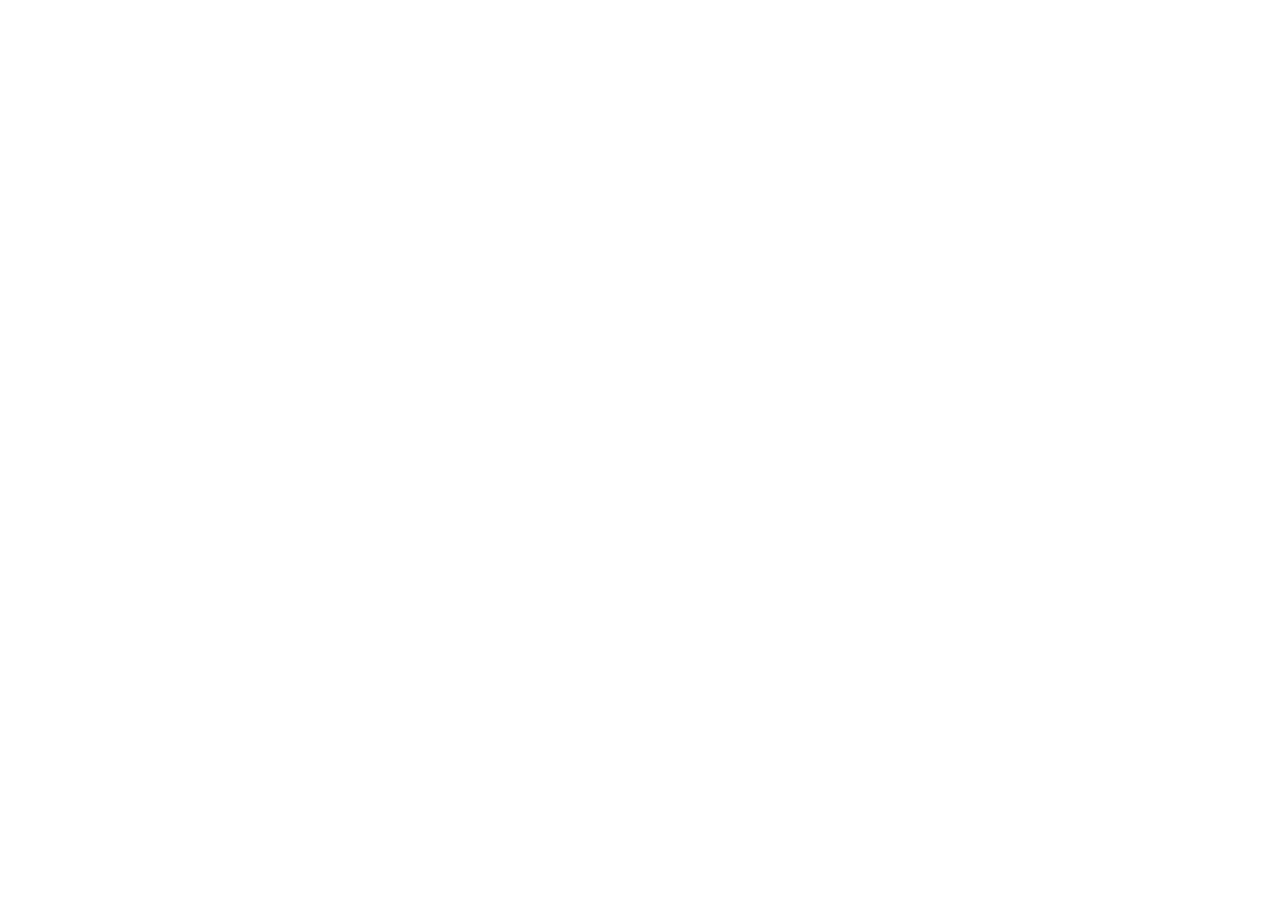
==== BATMAN PROJECT/index.html @ fc27b996 "Add files via upload" ====
<!DOCTYPE html>
<html lang="fr">
<head>
    <meta charset="UTF-8">
    <meta http-equiv="X-UA-Compatible" content="IE=edge">
    <meta name="viewport" content="width=device-width, initial-scale=1.0">
    <title>Batman t4SU | </title>
</head>
<body>
    
</body>
</html>
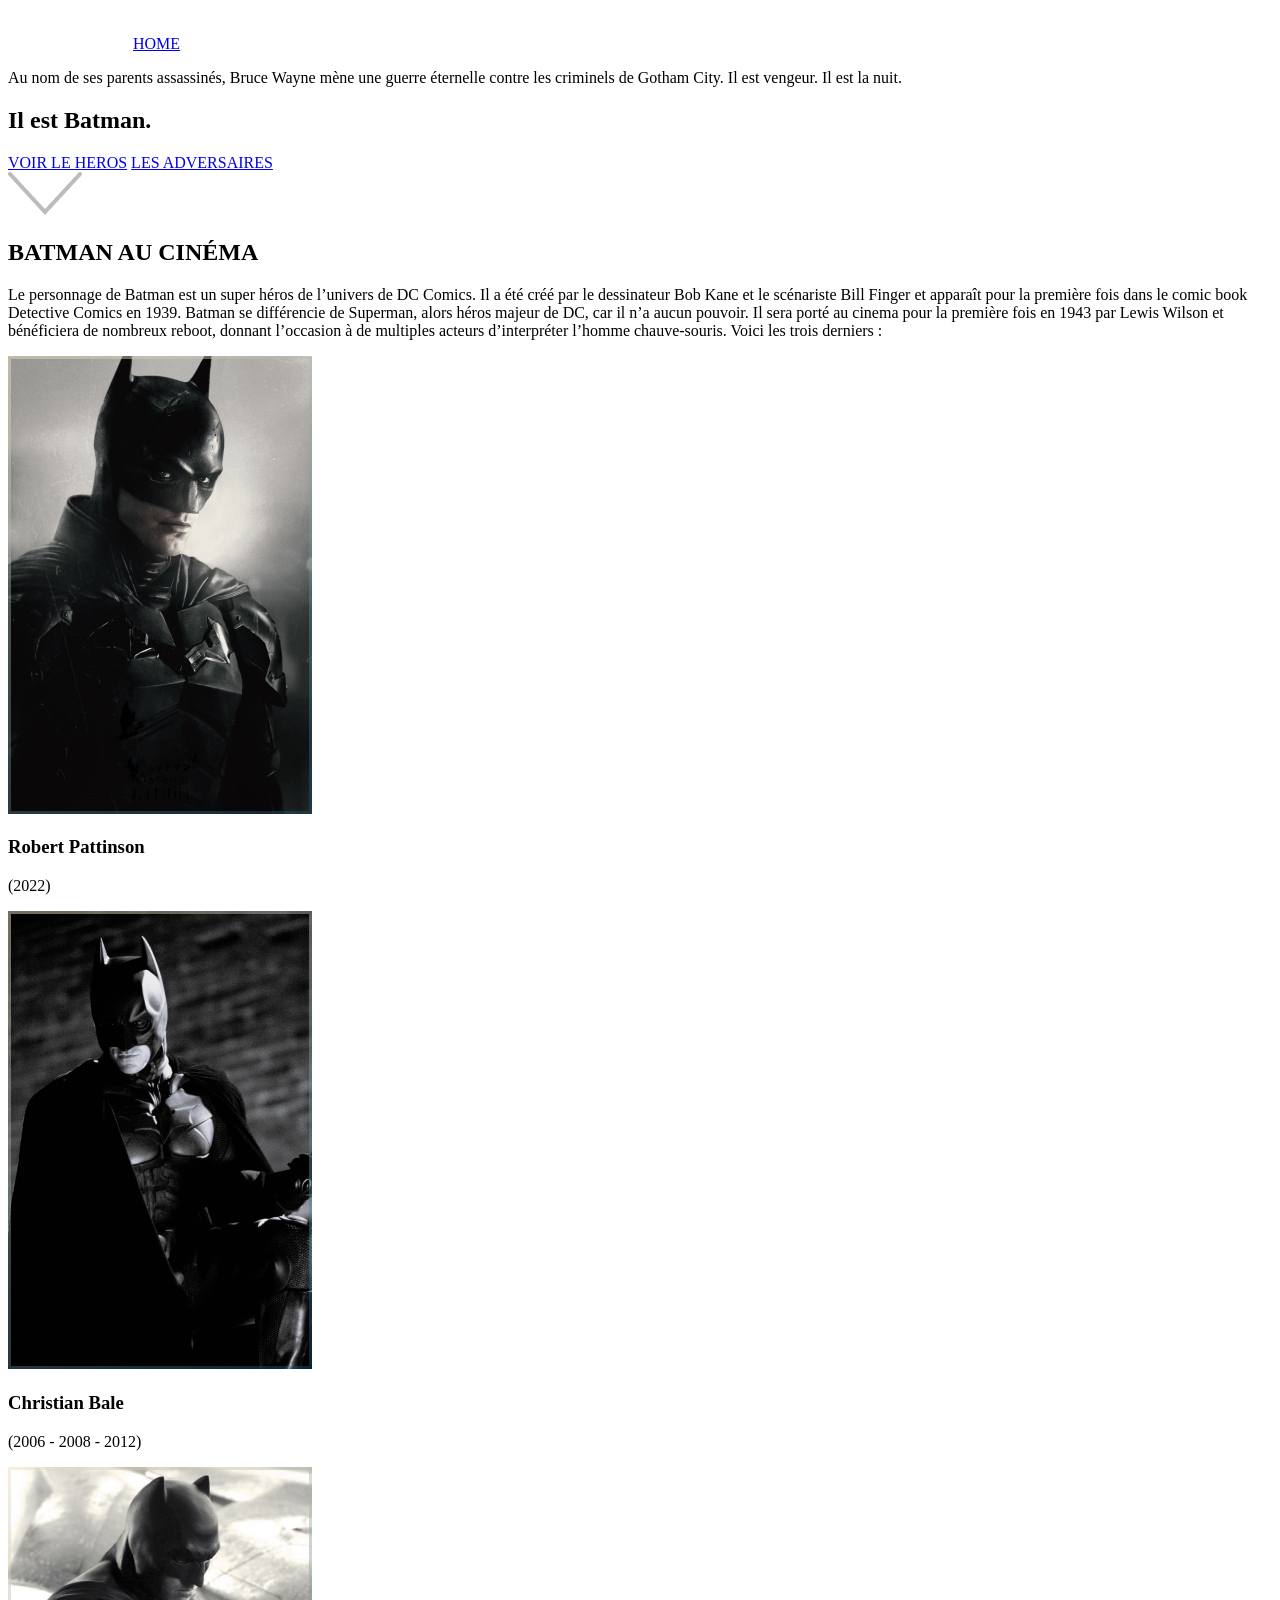
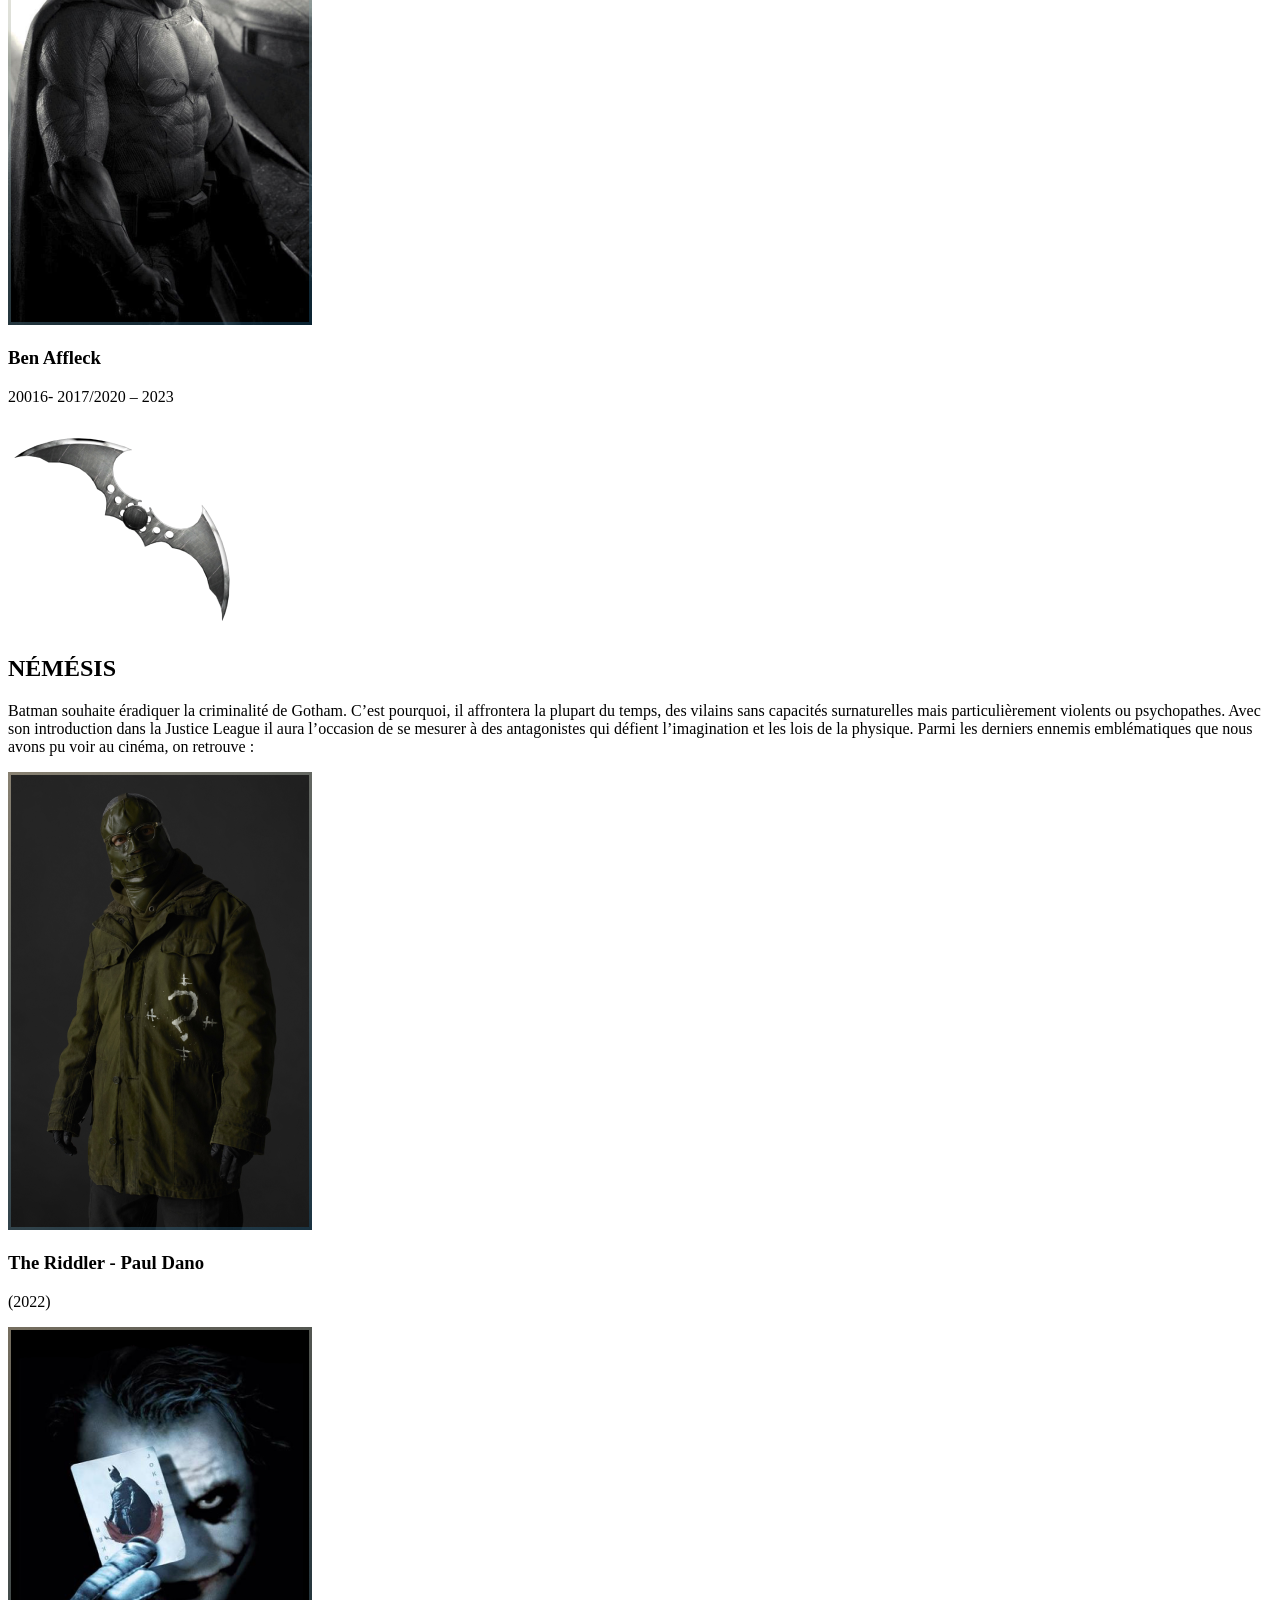
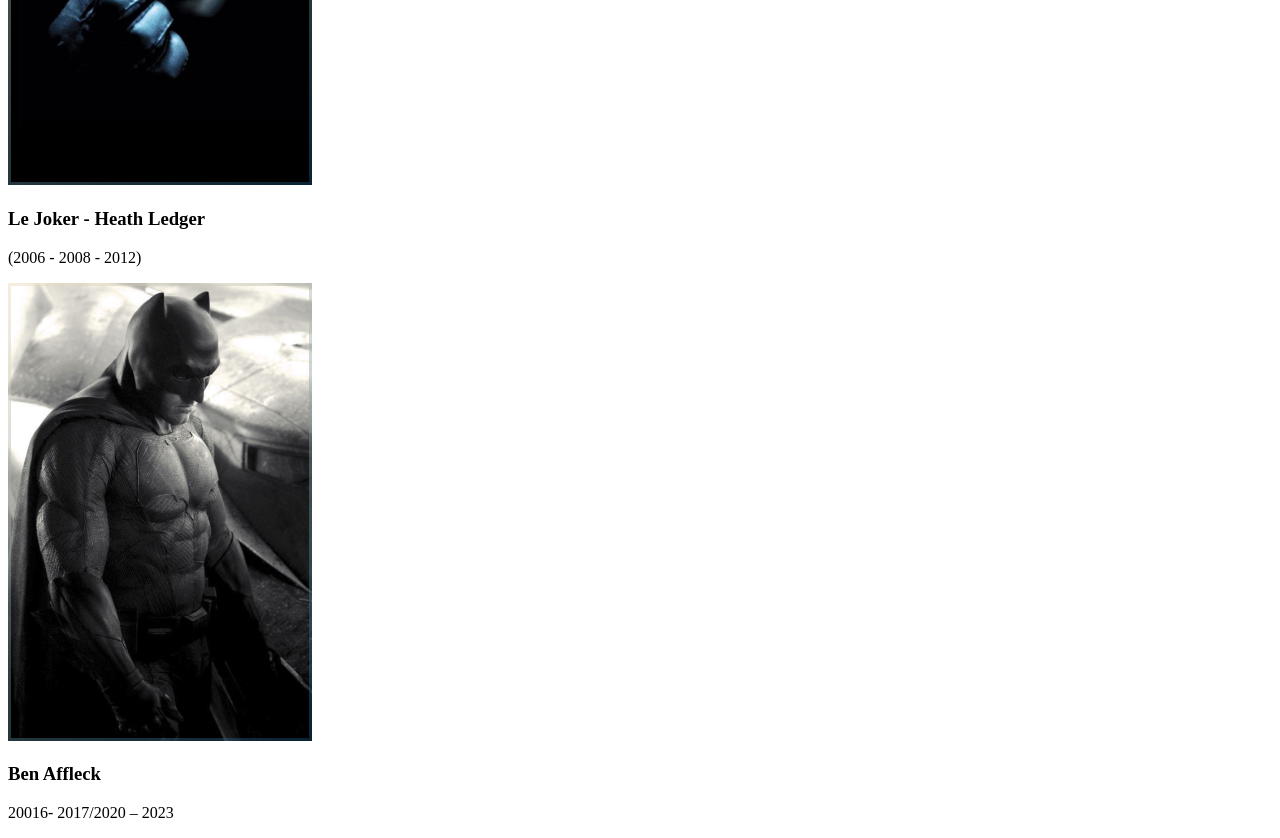
==== commit bc1ae01c: "Update index.html" ====
--- a/BATMAN PROJECT/index.html
+++ b/BATMAN PROJECT/index.html
@@ -5,8 +5,102 @@
     <meta http-equiv="X-UA-Compatible" content="IE=edge">
     <meta name="viewport" content="width=device-width, initial-scale=1.0">
     <title>Batman t4SU | </title>
+    <link rel="stylesheet" href="styles/style.css">
 </head>
 <body>
-    
+    <header>
+       <nav>
+            <a href="index.html"><img src="assets/Logos/logohome.png" alt="Logo Batman"></a>
+            <a href="index.html">HOME</a>
+       </nav> 
+    </header>
+
+    <main>
+        <section>
+            <p>
+                Au nom de ses parents assassinés, Bruce Wayne mène une guerre éternelle contre les criminels de Gotham City. Il est vengeur. Il est la nuit. 
+            </p>
+
+                <h2>Il est Batman.</h2>
+
+            <div>
+                <a href="#">VOIR LE HEROS</a>
+                <a href="#">LES ADVERSAIRES</a>
+            </div>
+
+            <img src="assets/Logos/flèche_down_header.png" alt="flèche">
+        </section>
+
+        <section>
+            <div>
+                <h1>BATMAN AU CINÉMA</h1>
+            
+                <p>
+                    Le personnage de Batman est un super héros de l’univers de DC Comics. Il a été créé par le dessinateur Bob Kane et le scénariste Bill Finger et apparaît pour la première fois dans le comic book Detective Comics en 1939. Batman se différencie de Superman, alors héros majeur de DC, car il n’a aucun pouvoir. Il sera porté au cinema pour la première fois en 1943 par Lewis Wilson et bénéficiera de nombreux reboot, donnant l’occasion à de multiples acteurs d’interpréter l’homme chauve-souris. Voici les trois derniers :
+                </p>
+
+                <div>
+                    <img src="assets/Illustrations/Bathome2.png" alt="Robert Pattinson">
+                    <div>
+                        <h3>Robert Pattinson </h3>
+                        <p>(2022)</p>
+                    </div>
+                </div>
+
+                <div>
+                    <img src="assets/Illustrations/Bathome3.png" alt="Christian Bale">
+                    <div>
+                        <h3>Christian Bale</h3>
+                        <p>(2006 - 2008 - 2012)</p>
+                    </div>
+                </div>
+
+                <div>
+                    <img src="assets/Illustrations/Bathome4.png" alt="Ben Affleck">
+                    <div>
+                        <h3>Ben Affleck</h3>
+                        <p>20016- 2017/2020 – 2023</p>
+                    </div>
+                </div>
+
+            </div>
+        </section>
+
+        <section>
+            <div>
+                <img src="assets/Illustrations/Bathome13.png" alt="logo Bathome13">
+                <h1>NÉMÉSIS</h1>
+            
+                <p>
+                Batman souhaite éradiquer la criminalité de Gotham. C’est pourquoi, il affrontera la plupart du temps, des vilains sans capacités surnaturelles mais particulièrement violents ou psychopathes. Avec son introduction dans la Justice League il aura l’occasion de se mesurer à des antagonistes qui défient l’imagination et les lois de la physique. Parmi les derniers ennemis emblématiques que nous avons pu voir au cinéma, on retrouve :
+                </p>
+
+                <div>
+                    <img src="assets/Illustrations/Bathome5.png" alt="The Riddler">
+                    <div>
+                        <h3>The Riddler - Paul Dano</h3>
+                        <p>(2022)</p>
+                    </div>
+                </div>
+
+                <div>
+                    <img src="assets/Illustrations/Bathome6.png" alt="Le Joker">
+                    <div>
+                        <h3>Le Joker - Heath Ledger </h3>
+                        <p>(2006 - 2008 - 2012)</p>
+                    </div>
+                </div>
+
+                <div>
+                    <img src="assets/Illustrations/Bathome4.png" alt="Ben Affleck">
+                    <div>
+                        <h3>Ben Affleck</h3>
+                        <p>20016- 2017/2020 – 2023</p>
+                    </div>
+                </div>
+
+            </div>
+        </section>
+    </main>
 </body>
-</html>+</html>
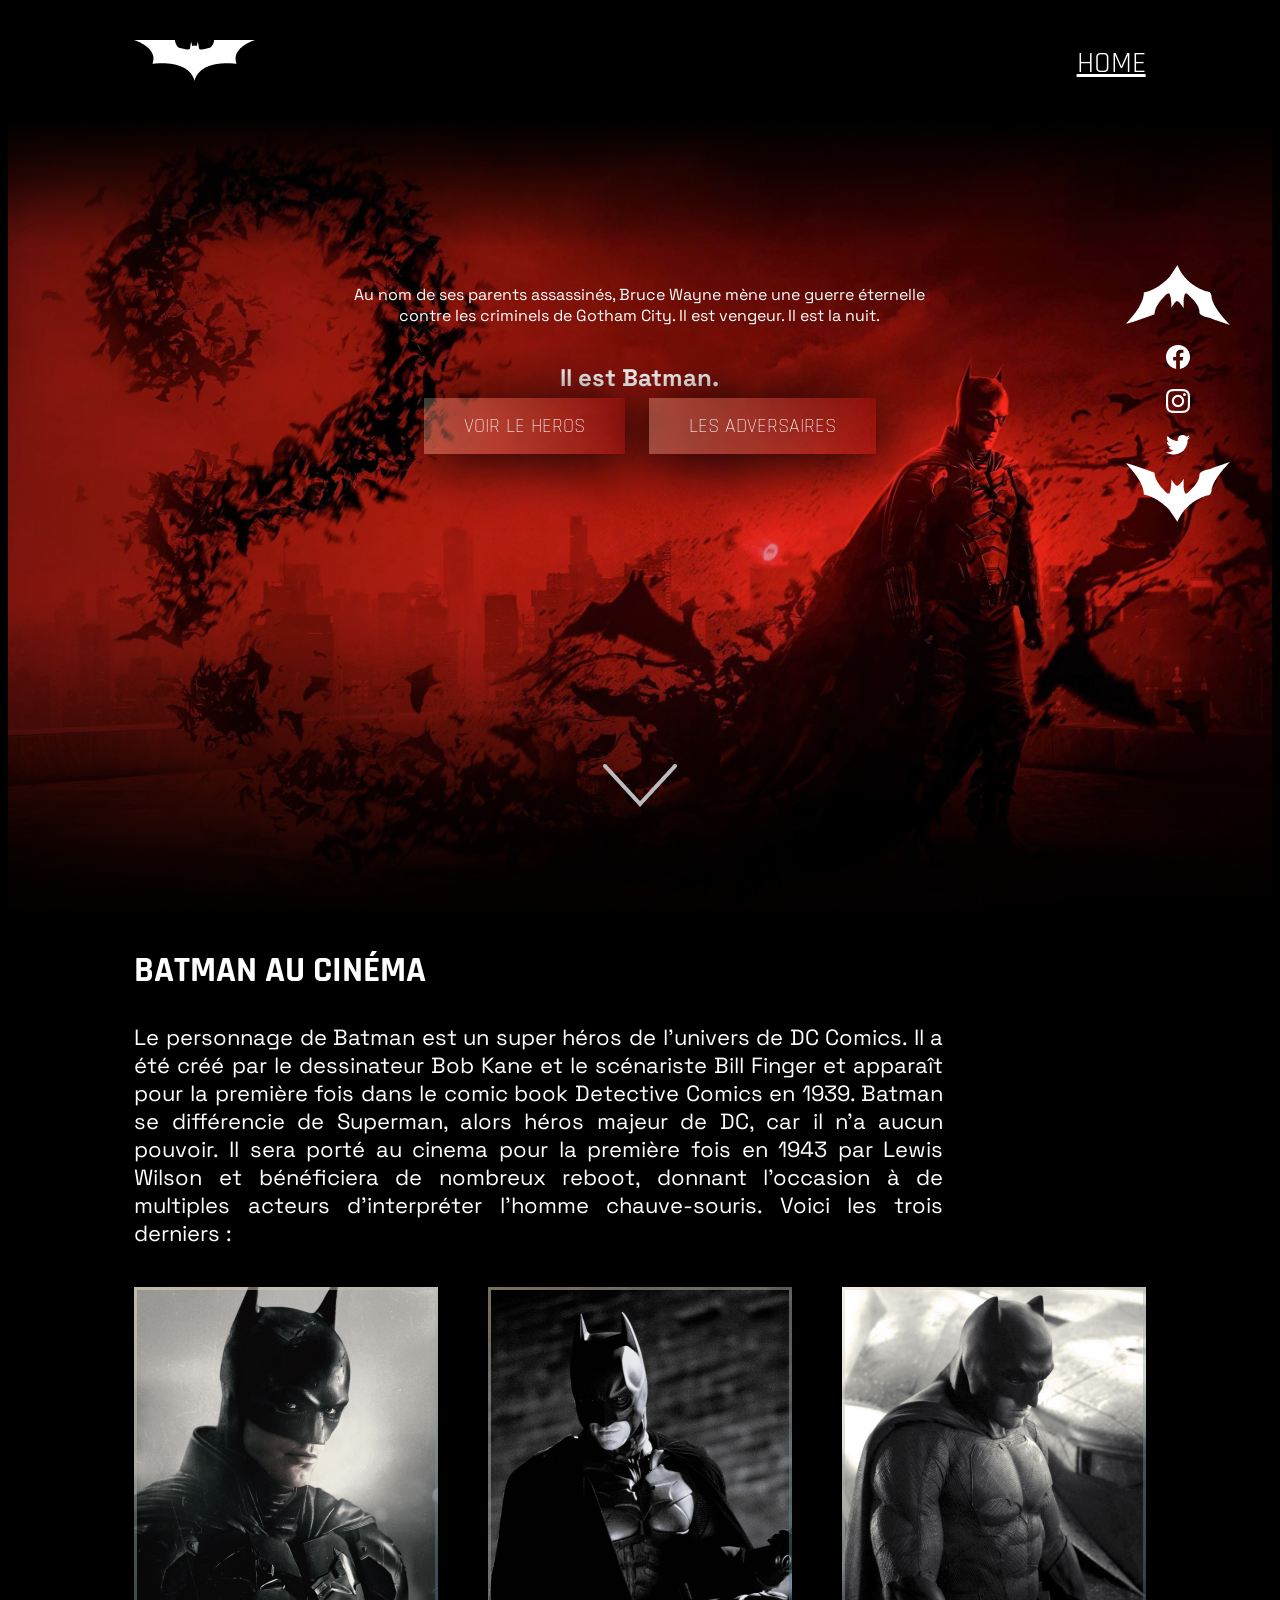
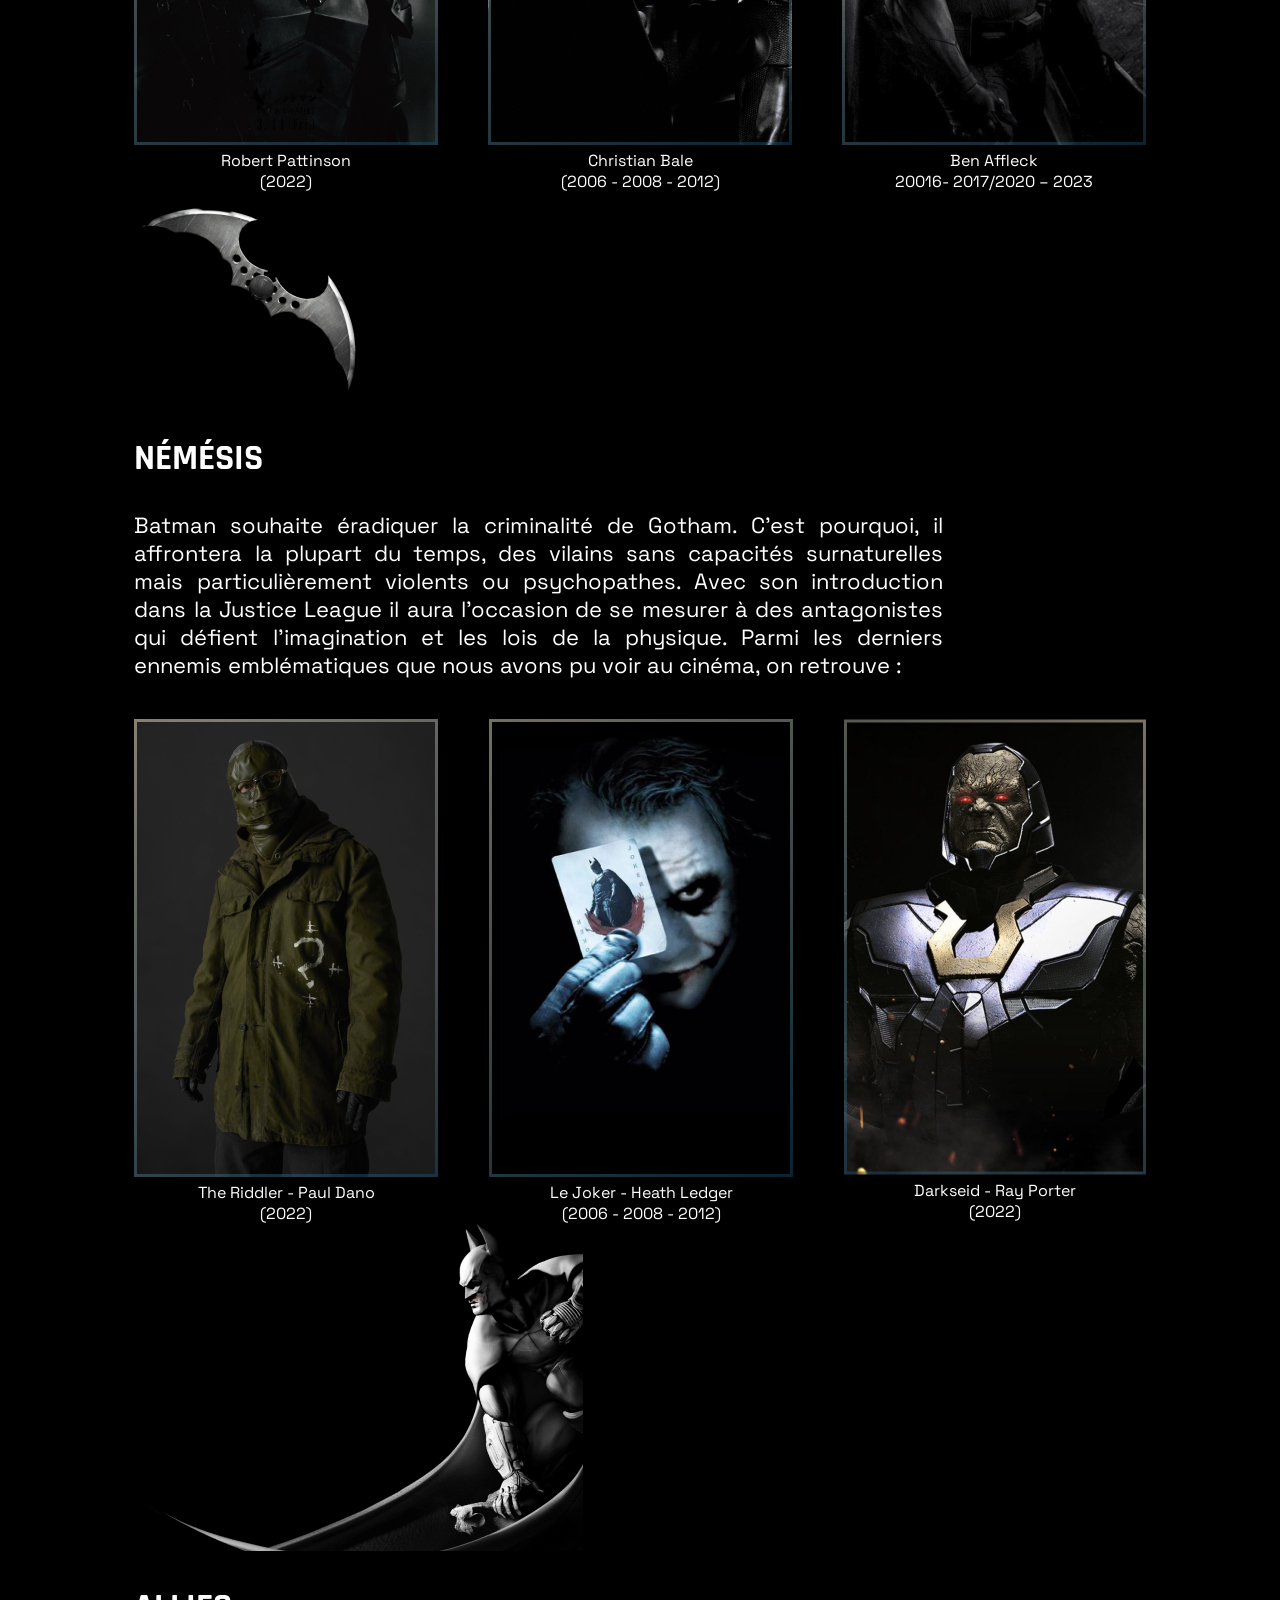
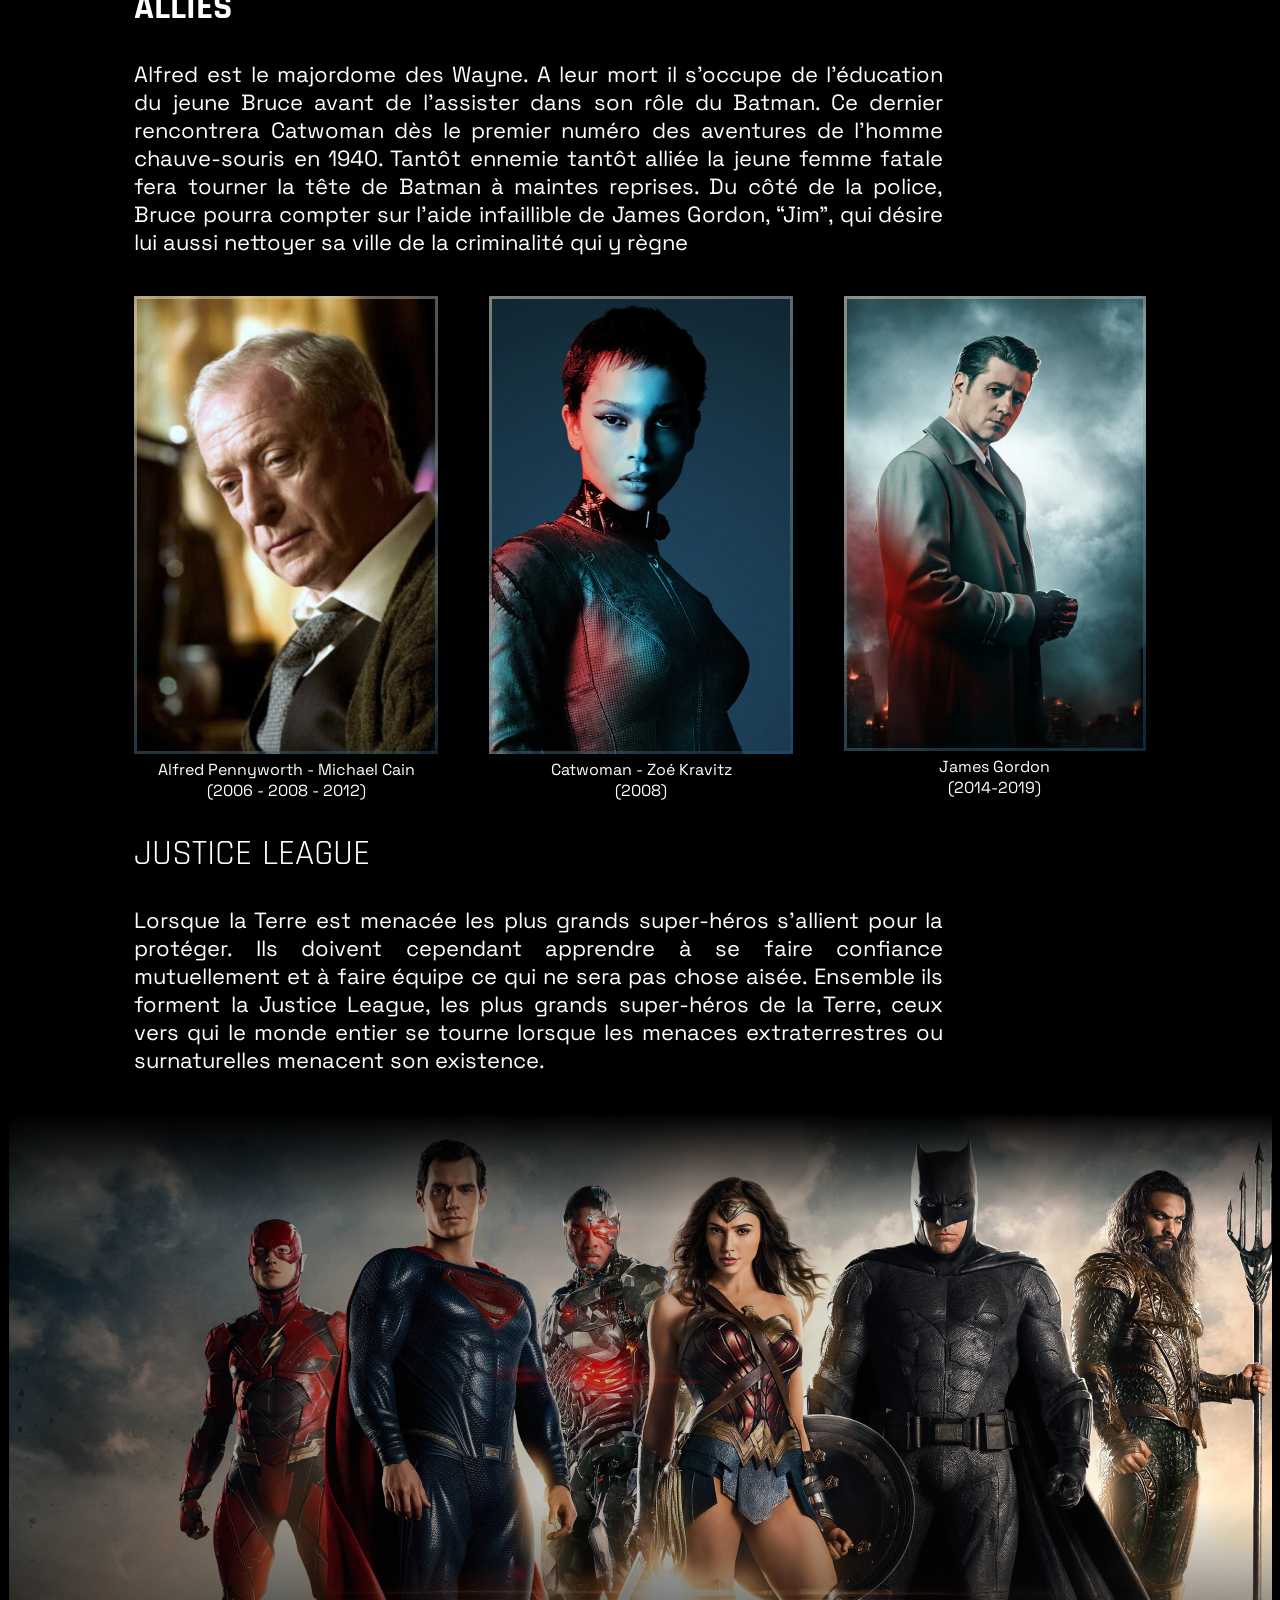
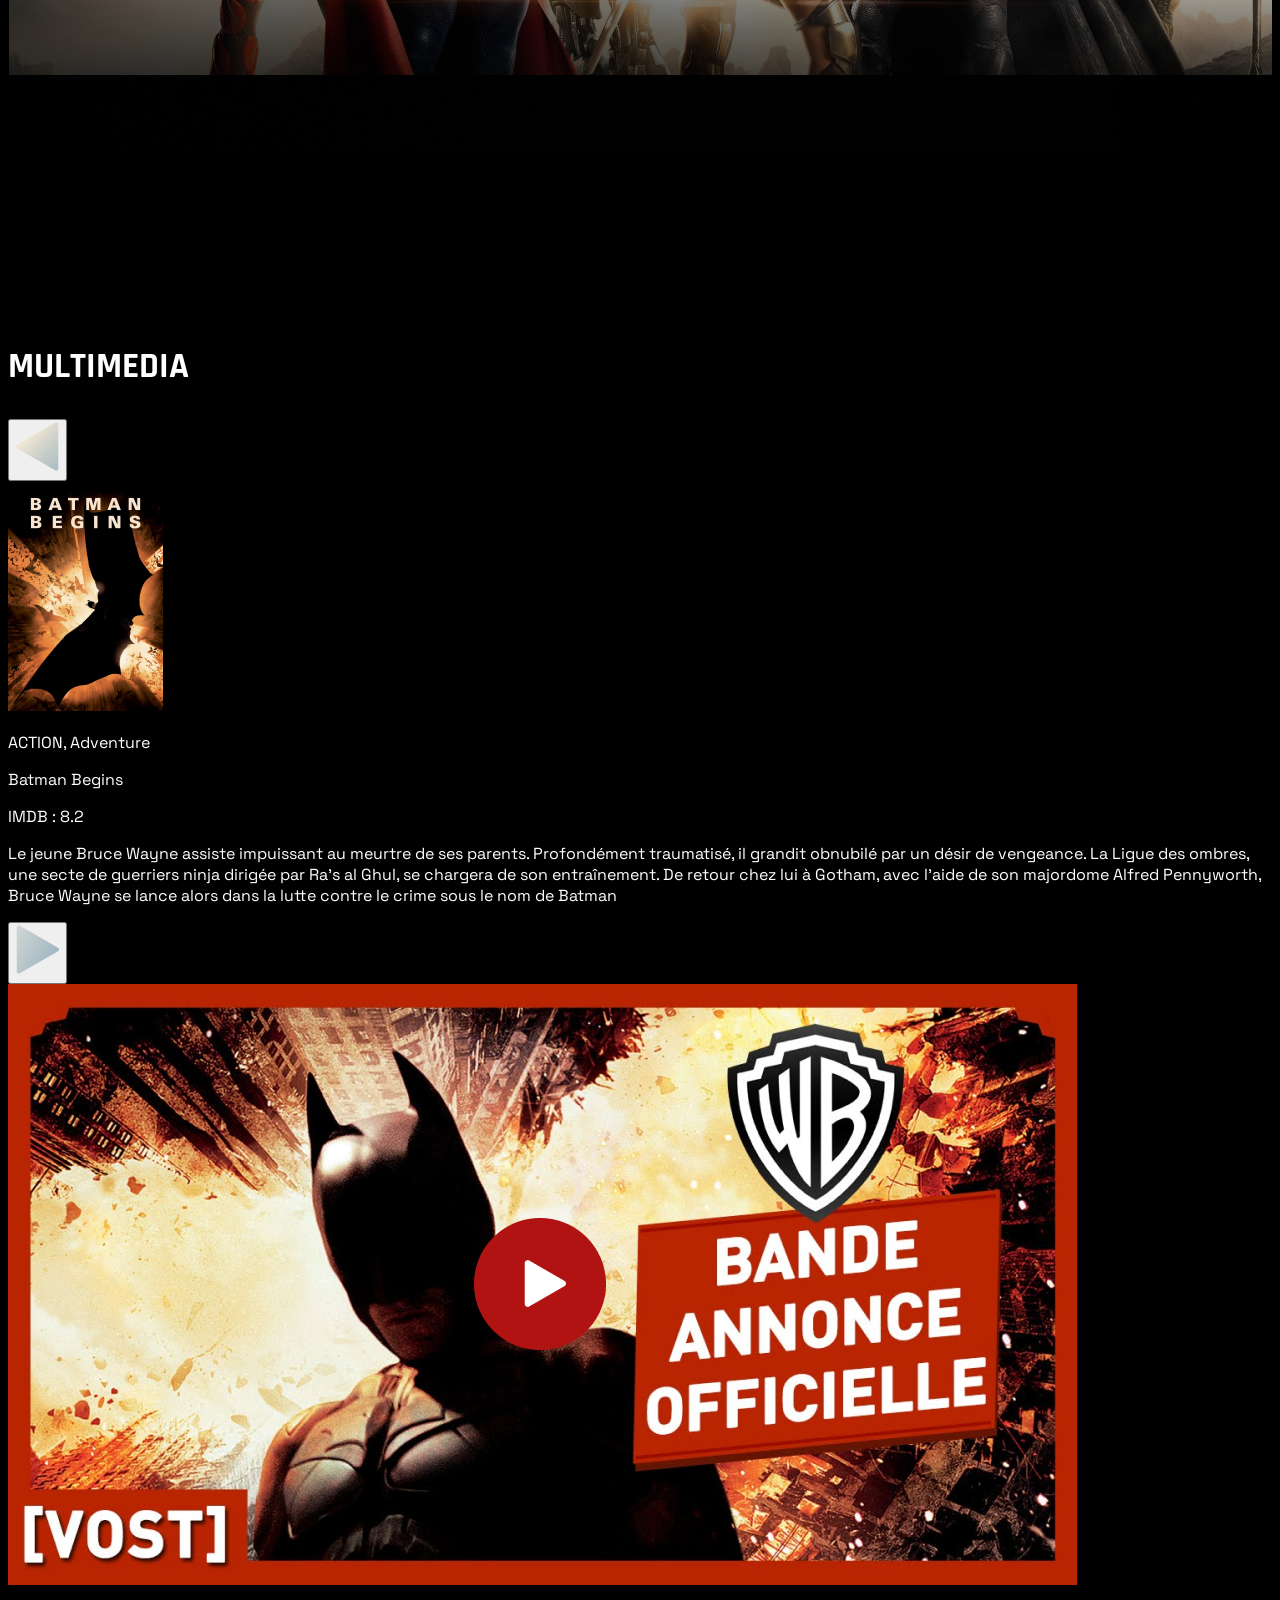
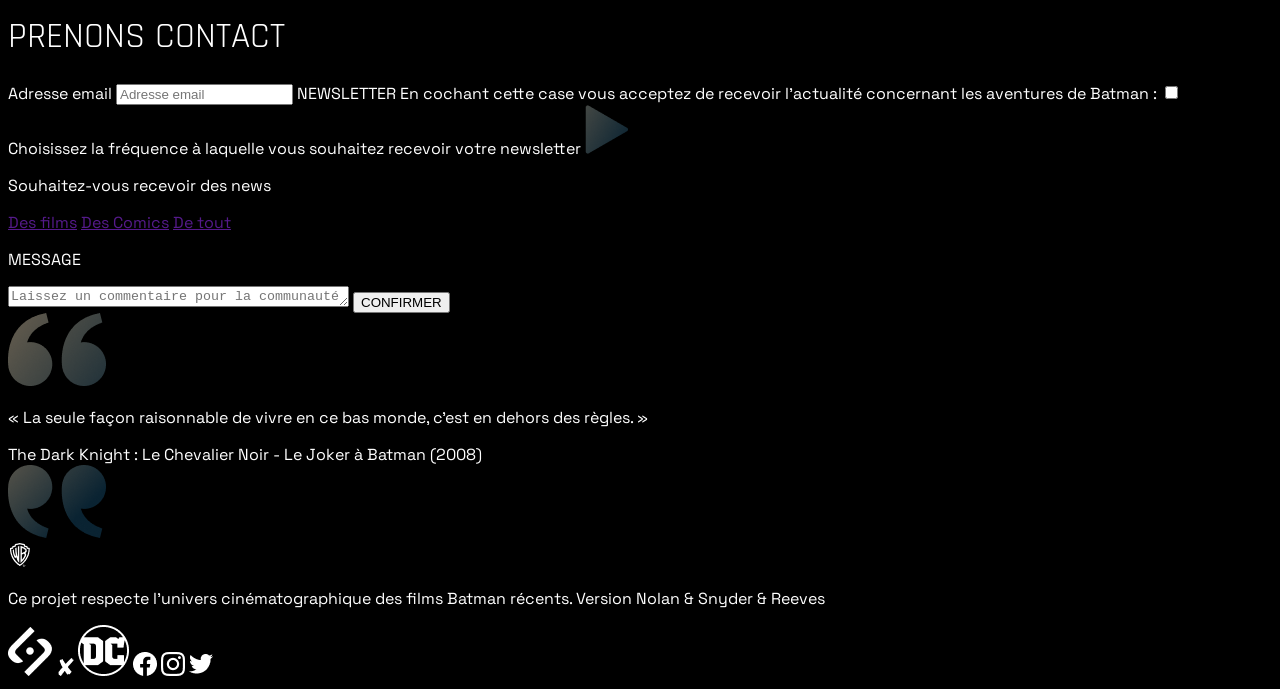
==== commit 6a38aaa2: "another Update index.html" ====
--- a/BATMAN PROJECT/index.html
+++ b/BATMAN PROJECT/index.html
@@ -4,103 +4,309 @@
     <meta charset="UTF-8">
     <meta http-equiv="X-UA-Compatible" content="IE=edge">
     <meta name="viewport" content="width=device-width, initial-scale=1.0">
-    <title>Batman t4SU | </title>
+    <title>Batman t4SU |HOME </title>
     <link rel="stylesheet" href="styles/style.css">
+    <link href="https://fonts.googleapis.com/css2?family=Rajdhani:wght@300;400;500;600;700&family=Space+Grotesk:wght@300;400;500;600;700&display=swap" rel="stylesheet">
 </head>
 <body>
     <header>
-       <nav>
+       <nav class="container">
             <a href="index.html"><img src="assets/Logos/logohome.png" alt="Logo Batman"></a>
-            <a href="index.html">HOME</a>
+            <ul><li><a href="index.html"> HOME </a></li></ul>
        </nav> 
     </header>
 
     <main>
+        <section id="hero">
+        <div class="container">
+            <div class="content">
+            <p class="texte">
+                Au nom de ses parents assassinés,
+                Bruce Wayne mène une guerre éternelle contre les criminels de Gotham City. 
+                Il est vengeur. Il est la nuit. 
+            </p>
+
+                <h2 class="titre">Il est Batman.</h2>
+                <div class="cta">
+                    <a class="btn" href="#batman-cinema">VOIR LE HEROS</a>
+                    <a class="btn" href="#nemesis">LES ADVERSAIRES</a>
+                </div>
+            </div>
+            
+            <div class="scroll">
+                <!--Les réseaux sociaux en scroll-->
+                <a href="#"><img class="social" src="assets/Logos/logo_bat_flèche.png" alt=""></a>
+                <a href="#"><img class="social" src="assets/Logos/icon_facebook.png" alt=""></a>
+                <a href="#"><img class="social" src="assets/Logos/icon_ig.png" alt=""></a>
+                <a href="#"><img class="social" src="assets/Logos/icon_tw.png" alt=""></a>
+                <a href="#"><img src="assets/Logos/logo_bat_flèche_2.png" alt=""></a>
+            </div>
+
+        </div>
+        <img class="flèche" src="assets/Logos/flèche_down_header.png" alt="flèche">
+        </section>
+
+        <section id="batman-cinema">
+            <div class="container">
+                <h1 class="title">BATMAN AU CINÉMA</h1>
+            
+                <p class="description">
+                Le personnage de Batman est un super héros de l’univers de DC Comics.
+                Il a été créé par le dessinateur Bob Kane et le scénariste Bill Finger et apparaît
+                pour la première fois dans le comic book Detective Comics en 1939.
+                Batman se différencie de Superman, alors héros majeur de DC, car il n’a aucun pouvoir.
+                Il sera porté au cinema pour la première fois en 1943 par Lewis Wilson
+                et bénéficiera de nombreux reboot, donnant l’occasion à de multiples acteurs
+                d’interpréter l’homme chauve-souris. Voici les trois derniers :
+                </p>
+
+                <div class="batman-personnage">
+                    <div>
+                        <img src="assets/Illustrations/Bathome2.png" alt="Robert Pattinson">
+                        <div class="sous-titre">
+                            <p>Robert Pattinson </p>
+                            <p>(2022)</p>
+                        </div>
+                    </div>
+
+                    <div class="sous-titre">
+                        <img src="assets/Illustrations/Bathome3.png" alt="Christian Bale">
+                        <div class="sous-titre">
+                            <p>Christian Bale</p>
+                            <p>(2006 - 2008 - 2012)</p>
+                        </div>
+                    </div>
+
+                    <div>
+                        <img src="assets/Illustrations/Bathome4.png" alt="Ben Affleck">
+                        <div class="sous-titre">
+                            <p>Ben Affleck</p>
+                            <p>20016- 2017/2020 – 2023</p>
+                        </div>
+                    </div>
+                
+                </div>
+            </div>
+        </section>
+
+        <!--Section NEMESIS-->
+        <section id="nemesis">
+            <div class="container">
+                <img src="assets/Illustrations/Bathome13.png" alt="logo Bathome13">
+                <h1 class="title">NÉMÉSIS</h1>
+            
+                <p class="description">
+                Batman souhaite éradiquer la criminalité de Gotham. 
+                C’est pourquoi, il affrontera la plupart du temps, des vilains sans capacités surnaturelles mais 
+                particulièrement violents ou psychopathes. 
+                Avec son introduction dans la Justice League il aura l’occasion de se mesurer à des antagonistes
+                qui défient l’imagination et les lois de la physique. 
+                Parmi les derniers ennemis emblématiques que nous avons pu voir au cinéma, on retrouve :
+                </p>
+
+                <div class="batman-personnage">
+                    <div>
+                        <img src="assets/Illustrations/Bathome5.png" alt="The Riddler">
+                        <div class="sous-titre">
+                            <p>The Riddler - Paul Dano</p>
+                            <p>(2022)</p>
+                        </div>
+                    </div>
+    
+                    <div>
+                        <img src="assets/Illustrations/Bathome6.png" alt="Le Joker">
+                        <div class="sous-titre">
+                            <p>Le Joker - Heath Ledger </p>
+                            <p>(2006 - 2008 - 2012)</p>
+                        </div>
+                    </div>
+    
+                    <div>
+                        <img src="assets/Illustrations/Bathome7.png" alt="Darkseid">
+                        <div class="sous-titre">
+                            <p>Darkseid - Ray Porter</p>     
+                            <p>(2022)</p>
+                        </div>
+                    </div>
+                </div>
+                
+            </div>
+        </section>
+
+        <!--Section ALLIES--> 
         <section>
-            <p>
-                Au nom de ses parents assassinés, Bruce Wayne mène une guerre éternelle contre les criminels de Gotham City. Il est vengeur. Il est la nuit. 
-            </p>
-
-                <h2>Il est Batman.</h2>
-
+            <div class="container">
+                <img src="assets/Illustrations/Bathome12.png" alt="logo Bathome12">
+                <h1 class="title">ALLIES</h1>
+               
+                <p class="description">
+                Alfred est le majordome des Wayne. A leur mort il s’occupe de l’éducation du jeune Bruce
+                avant de l’assister dans son rôle du Batman. Ce dernier rencontrera Catwoman dès le
+                premier numéro des aventures de l’homme chauve-souris en 1940. Tantôt ennemie tantôt
+                alliée la jeune femme fatale fera tourner la tête de Batman à maintes reprises. Du côté de la
+                police, Bruce pourra compter sur l’aide infaillible de James Gordon, “Jim”, qui désire lui aussi
+                nettoyer sa ville de la criminalité qui y règne
+                </p>
+
+                <div class="batman-personnage">
+                    <div>
+                        <img src="assets/Illustrations/Bathome9.png" alt="Alfred Pennyworth">
+                        <div class="sous-titre">
+                            <p >Alfred Pennyworth - Michael Cain</p>
+                            <p>(2006 - 2008 - 2012)</p>
+                        </div>
+                    </div>
+    
+                    <div>
+                        <img src="assets/Illustrations/Bathome8.png" alt="Catwoman">
+                        <div class="sous-titre">
+                            <p>Catwoman - Zoé Kravitz</p>
+                            <p>(2008)</p>
+                        </div>
+                    </div>
+    
+                    <div>
+                        <img src="assets/Illustrations/Bathome10.png" alt="James Gordon">
+                        <div class="sous-titre">
+                            <p>James Gordon</p>                                 
+                            <p>(2014-2019)</p>
+                        </div>
+                    </div>
+                </div>
+                
+            </div>
+        </section>
+
+        <!--Section JUSTICE LEAGUE-->  
+        <section id="justice-league">
+            <div class="container">
+                <div><h1>JUSTICE LEAGUE</h1>
+                <p class="description">
+                    Lorsque la Terre est menacée les plus grands super-héros s’allient pour la protéger. Ils
+                    doivent cependant apprendre à se faire confiance mutuellement et à faire équipe ce qui ne
+                    sera pas chose aisée. Ensemble ils forment la Justice League, les plus grands super-héros de
+                    la Terre, ceux vers qui le monde entier se tourne lorsque les menaces extraterrestres ou
+                    surnaturelles menacent son existence.
+                </p>
+                </div>
+            </div>
+            <div class="justiciers"></div>
+        </section>
+
+        <!--Section Multimedia-->
+        <section id="multimedia">
             <div>
-                <a href="#">VOIR LE HEROS</a>
-                <a href="#">LES ADVERSAIRES</a>
-            </div>
-
-            <img src="assets/Logos/flèche_down_header.png" alt="flèche">
-        </section>
-
+                <h1 class="title">MULTIMEDIA</h1>
+            
+                <div>
+                    <button class="left">
+                        <img src="assets/Logos/icon_flèche_1.png" alt="flèche gauche">
+                    </button>
+                    <div>     
+                        <div>
+                            <div>
+                                <img src="assets/Illustrations/Bathome_ba1.png" alt="BATMAN BEGINS">
+                            </div>
+
+                            <div>
+                                <p>ACTION, Adventure</p>
+                                <p>Batman Begins</p>
+                                <p>IMDB : <span>8.2</span> </p>
+                                <p>Le jeune Bruce Wayne assiste impuissant au meurtre de ses parents. Profondément
+                                    traumatisé, il grandit obnubilé par un désir de vengeance. La Ligue des ombres, une secte de
+                                    guerriers ninja dirigée par Ra's al Ghul, se chargera de son entraînement. De retour chez lui à
+                                    Gotham, avec l'aide de son majordome Alfred Pennyworth, Bruce Wayne se lance alors dans
+                                    la lutte contre le crime sous le nom de Batman
+                                </p>
+                            </div>
+                        </div>
+                    </div>
+
+                    <button class="right">
+                        <img src="assets/Logos/icon_flèche_2.png" alt="flèche droite"> 
+                    </button> 
+               
+                </div>    
+                
+                <img src="assets/Illustrations/Bathome_ba2.png" alt="bande annonce">
+                
+            </div>
+
+        </section>
+        <!--Formulaire-->
+        <div>
+            <h1>PRENONS CONTACT</h1>
+            <form action="">
+                <label for="email">Adresse email</label>
+                <input type="email" name="email" placeholder="Adresse email">
+                <label for="newsletter">NEWSLETTER</label>
+                <label for="">En cochant cette case vous acceptez de recevoir l’actualité concernant les aventures de
+                    Batman :</label>
+                <input type="checkbox">
+                <br>
+                <div>
+                    <span>Choisissez la fréquence à laquelle vous souhaitez recevoir votre newsletter</span>
+                    <span><img src="assets/Logos/icon_flèche_2.png" alt="flèche vers le bas"></span>
+                </div>
+
+                <div>
+                    <p>
+                        Souhaitez-vous recevoir des news
+                    </p>
+                </div>
+
+                <a href="">Des films</a>
+                <a href="">Des Comics</a>
+                <a href="">De tout</a>
+                <p>MESSAGE</p>
+                <textarea name="message" id="" cols="40" rows="1" placeholder="Laissez un commentaire pour la communauté"></textarea>
+                <input type="submit" value="CONFIRMER">
+            </form>
+        </div>
+        <!--Section citation-->
         <section>
             <div>
-                <h1>BATMAN AU CINÉMA</h1>
-            
-                <p>
-                    Le personnage de Batman est un super héros de l’univers de DC Comics. Il a été créé par le dessinateur Bob Kane et le scénariste Bill Finger et apparaît pour la première fois dans le comic book Detective Comics en 1939. Batman se différencie de Superman, alors héros majeur de DC, car il n’a aucun pouvoir. Il sera porté au cinema pour la première fois en 1943 par Lewis Wilson et bénéficiera de nombreux reboot, donnant l’occasion à de multiples acteurs d’interpréter l’homme chauve-souris. Voici les trois derniers :
-                </p>
-
-                <div>
-                    <img src="assets/Illustrations/Bathome2.png" alt="Robert Pattinson">
-                    <div>
-                        <h3>Robert Pattinson </h3>
-                        <p>(2022)</p>
-                    </div>
-                </div>
-
-                <div>
-                    <img src="assets/Illustrations/Bathome3.png" alt="Christian Bale">
-                    <div>
-                        <h3>Christian Bale</h3>
-                        <p>(2006 - 2008 - 2012)</p>
-                    </div>
-                </div>
-
-                <div>
-                    <img src="assets/Illustrations/Bathome4.png" alt="Ben Affleck">
-                    <div>
-                        <h3>Ben Affleck</h3>
-                        <p>20016- 2017/2020 – 2023</p>
-                    </div>
-                </div>
-
-            </div>
-        </section>
-
-        <section>
-            <div>
-                <img src="assets/Illustrations/Bathome13.png" alt="logo Bathome13">
-                <h1>NÉMÉSIS</h1>
-            
-                <p>
-                Batman souhaite éradiquer la criminalité de Gotham. C’est pourquoi, il affrontera la plupart du temps, des vilains sans capacités surnaturelles mais particulièrement violents ou psychopathes. Avec son introduction dans la Justice League il aura l’occasion de se mesurer à des antagonistes qui défient l’imagination et les lois de la physique. Parmi les derniers ennemis emblématiques que nous avons pu voir au cinéma, on retrouve :
-                </p>
-
-                <div>
-                    <img src="assets/Illustrations/Bathome5.png" alt="The Riddler">
-                    <div>
-                        <h3>The Riddler - Paul Dano</h3>
-                        <p>(2022)</p>
-                    </div>
-                </div>
-
-                <div>
-                    <img src="assets/Illustrations/Bathome6.png" alt="Le Joker">
-                    <div>
-                        <h3>Le Joker - Heath Ledger </h3>
-                        <p>(2006 - 2008 - 2012)</p>
-                    </div>
-                </div>
-
-                <div>
-                    <img src="assets/Illustrations/Bathome4.png" alt="Ben Affleck">
-                    <div>
-                        <h3>Ben Affleck</h3>
-                        <p>20016- 2017/2020 – 2023</p>
-                    </div>
-                </div>
-
-            </div>
-        </section>
+                <div>
+                    <img src="assets/Logos/icon_guillemets_1.png" alt="guillemet">
+                </div>
+
+                <div>
+                    <div>
+                       <p>
+                        « La seule façon raisonnable de vivre en ce bas monde, c'est en dehors des règles. »
+                       </p> 
+                    </div>
+
+                    <div>
+                        The Dark Knight : Le Chevalier Noir - Le Joker à Batman (2008)
+                    </div>
+                </div>
+
+                <div>
+                    <img src="assets/Logos/icon_guillemets_2.png" alt="guillemet">
+                </div>
+            </div>
+        </section>            
     </main>
+
+    <footer>
+        <div>
+            <img src="assets/Logos/icon_WB.png" alt="">
+            <p>
+                Ce projet respecte l’univers cinématographique des films Batman récents. Version Nolan &
+        Snyder & Reeves 
+            </p>
+        </div>
+
+        <div>
+            <a href="#"><img src="assets/Logos/logo_sayna_white.png" alt=""></a>
+            <a href="#"><img src="assets/Logos/icon_x.png" alt=""></a>
+            <a href="#"><img src="assets/Logos/icon_DC.png" alt=""></a>
+            <a href="#"><img src="assets/Logos/icon_facebook.png" alt=""></a>
+            <a href="#"><img src="assets/Logos/icon_ig.png" alt=""></a>
+            <a href="#"><img src="assets/Logos/icon_tw.png" alt=""></a>
+        </div>
+        
+    </footer>
 </body>
 </html>
--- a/BATMAN PROJECT/styles/style.css
+++ b/BATMAN PROJECT/styles/style.css
@@ -0,0 +1,161 @@
+body{
+    background-color: black;
+    color: white;
+    font-family: 'Space Grotesk', sans-serif;
+}
+
+font-family: 'Rajdhani', sans-serif;
+font-family: 'Space Grotesk', sans-serif;
+
+*{
+    margin: 0;
+    padding: 0;
+    box-sizing: border-box;
+}
+
+h1{
+    font-family: 'Rajdhani', sans-serif;
+    font-size: 36px;
+    font-weight: 400;
+}
+
+button{
+    font-family: 'Rajdhani', sans-serif;
+    font-size: 20px;
+    font-weight: 400;
+}
+
+.container{
+    width: 80%;
+    margin: 0 auto;    
+}
+
+:root{
+    --yellow-color: #FFFF00;
+    --yellow-light: #F8F184;
+    --blue-color: #19587D;
+    --red-color: #B11313;
+    --gradient-black: #0D0E09;
+    --gradient-white: #eddebf48;
+    --gradient-red: #8900092d;
+    --gry-color: #C4C4C4;
+    --black-color: #000000;
+    --white-color: #FFFFFF;
+}
+
+/*Design de la navigation*/
+nav{
+    display: flex;
+    align-items: center;
+    justify-content: space-between;
+    padding-top: 20px;
+    padding-bottom: 20px;
+}
+
+ul{
+    list-style: none;
+}
+
+nav ul a{
+    color: var(--white-color);
+    font-size: 30px;
+    font-family: 'Rajdhani', sans-serif;
+    text-transform: uppercase;
+}
+
+nav ul a:hover{
+    color: #FFFF00;
+}
+
+/* design de la partie en-tête hero*/
+#hero{
+    background-image: url(../assets/Illustrations/Bathome1.png);
+    background-size: cover;
+    height: 800px;
+    width: 100%;
+    background-position: top center;
+    background-repeat: no-repeat;
+    background-color:#19587D;
+}
+
+.content{
+    display: flex;
+    justify-content: center;
+    flex-direction: column;
+    text-align: center;
+    width: 60%;
+    margin: 0 auto;
+    padding-top: 150px;
+}
+
+/* design de la section batman-personnage*/
+.batman-personnage{
+    display: flex;
+    justify-content: space-between;
+}
+
+hero .titre{
+    margin: 20px 0;
+}
+
+
+/*design des deux premiers boutons*/
+.btn{
+    text-decoration: none;
+    font-family: 'Rajdhani', sans-serif;
+    font-size: 20px;
+    font-weight: 300;
+    padding: 15px 40px;
+    margin-top: 15px; 
+    margin-left: 20px;
+    color: #FFFFFF; 
+    background: linear-gradient(
+        80deg,var(--gradient-white),var(--gradient-red)
+    );
+    box-shadow: #000000 5px 5px 60px ;
+}
+
+#hero .flèche{
+    display: block;
+    margin: 0 auto;
+    margin-top: 325px;
+}
+
+.scroll {
+    display: flex; 
+    flex-direction: column;
+    align-items: center;
+    position:fixed;
+    right: 50px;
+    top: 250px;
+}
+
+.scroll .social{
+    margin-top: 15px;
+}
+
+.title{
+    font-weight: bold;
+}
+
+.description{
+    margin-bottom: 40px;
+    text-align: justify;
+    width: 80%;
+    font-size: 22px;
+}
+
+.sous-titre{
+    text-align: center;
+}
+
+.sous-titre p{
+    margin: 0;
+}
+
+/*l'image sous justice league*/
+.justiciers{
+    background-image: url(../assets/Illustrations/Bathome11.png);
+    height: 800px;
+    background-repeat: no-repeat;
+}
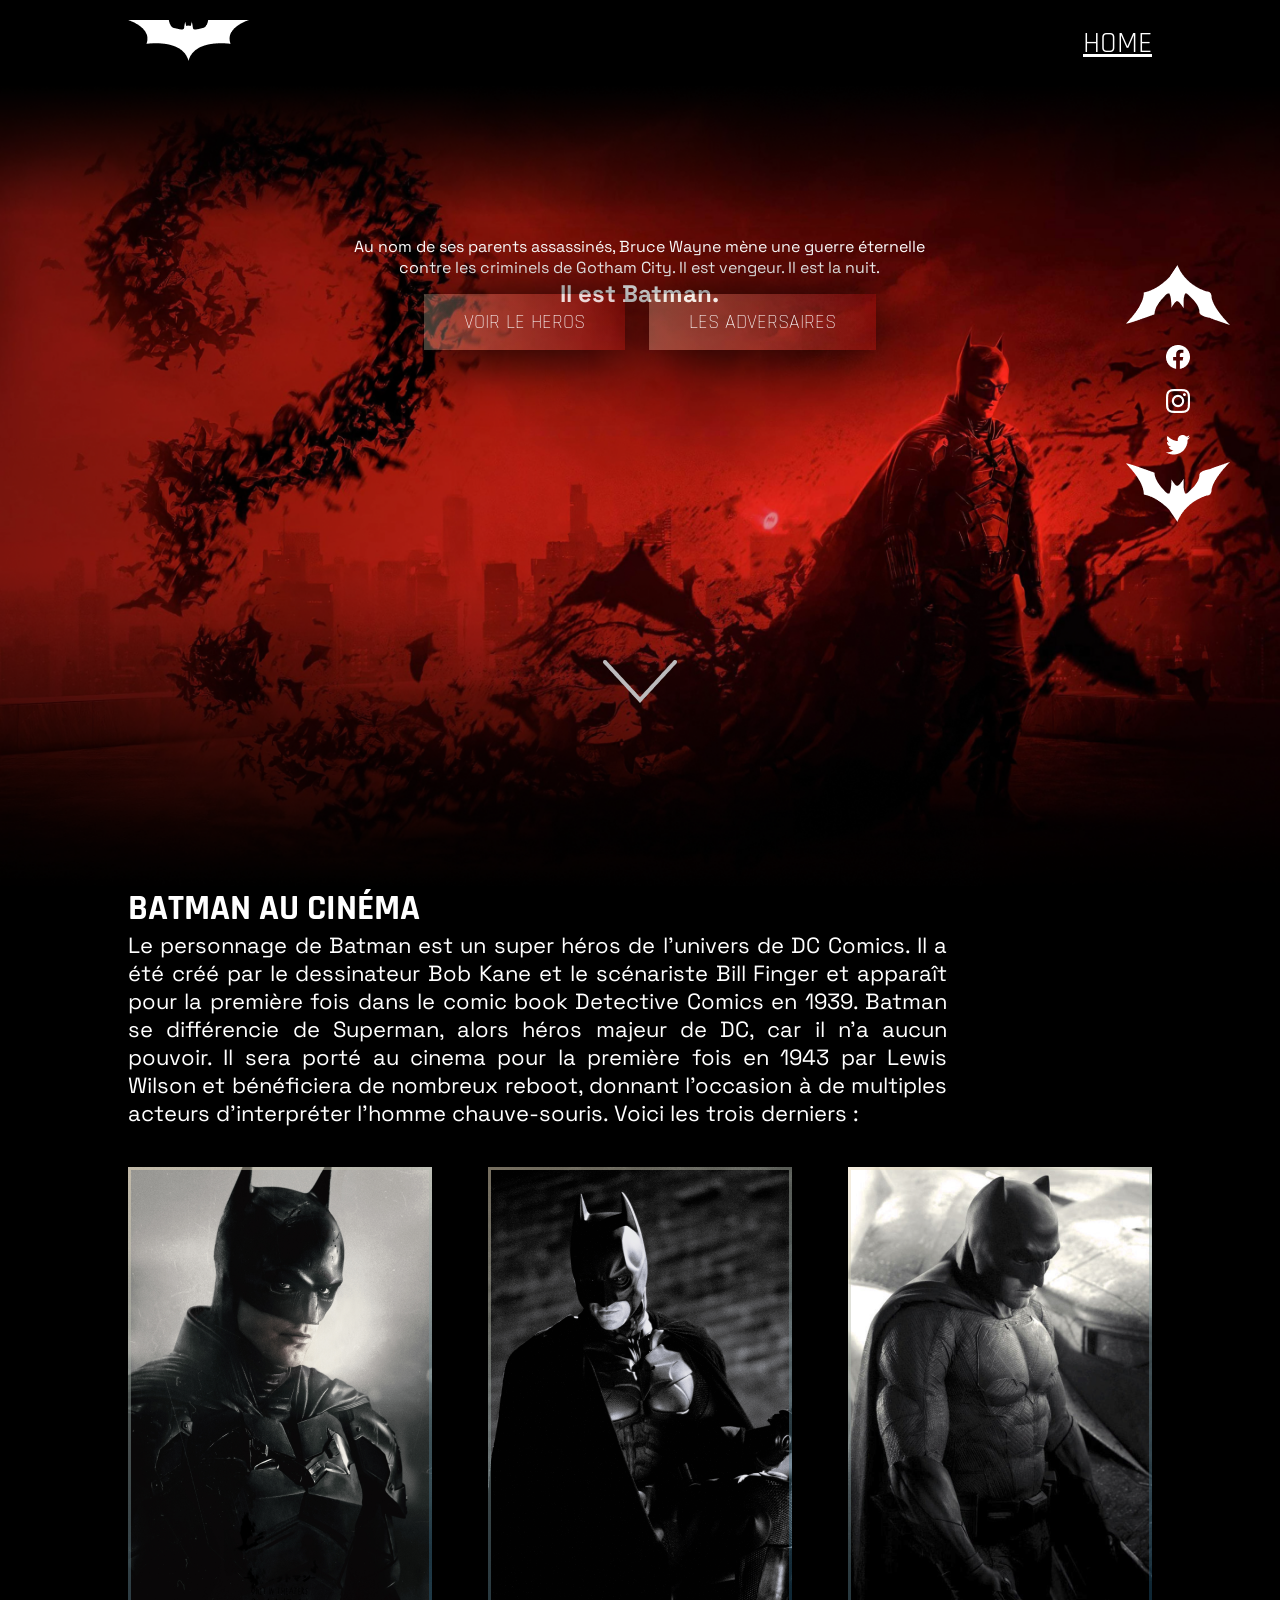
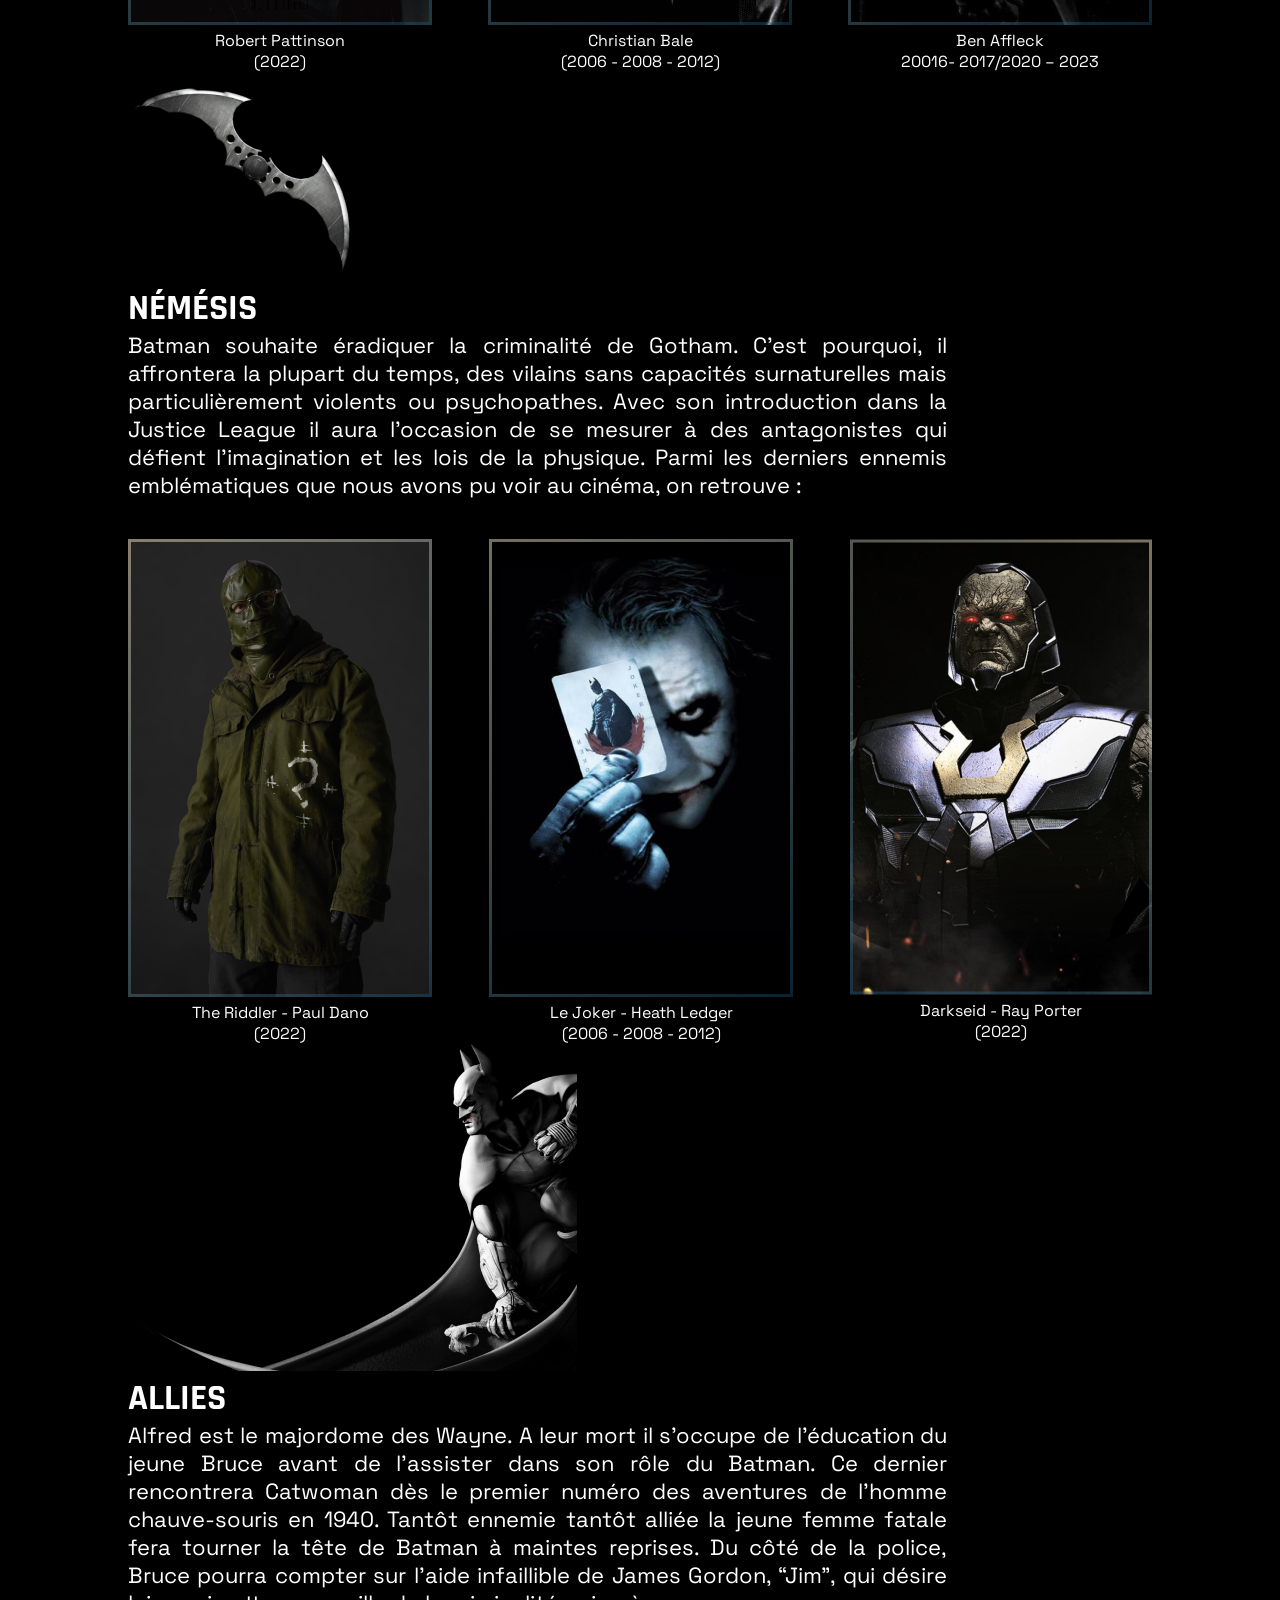
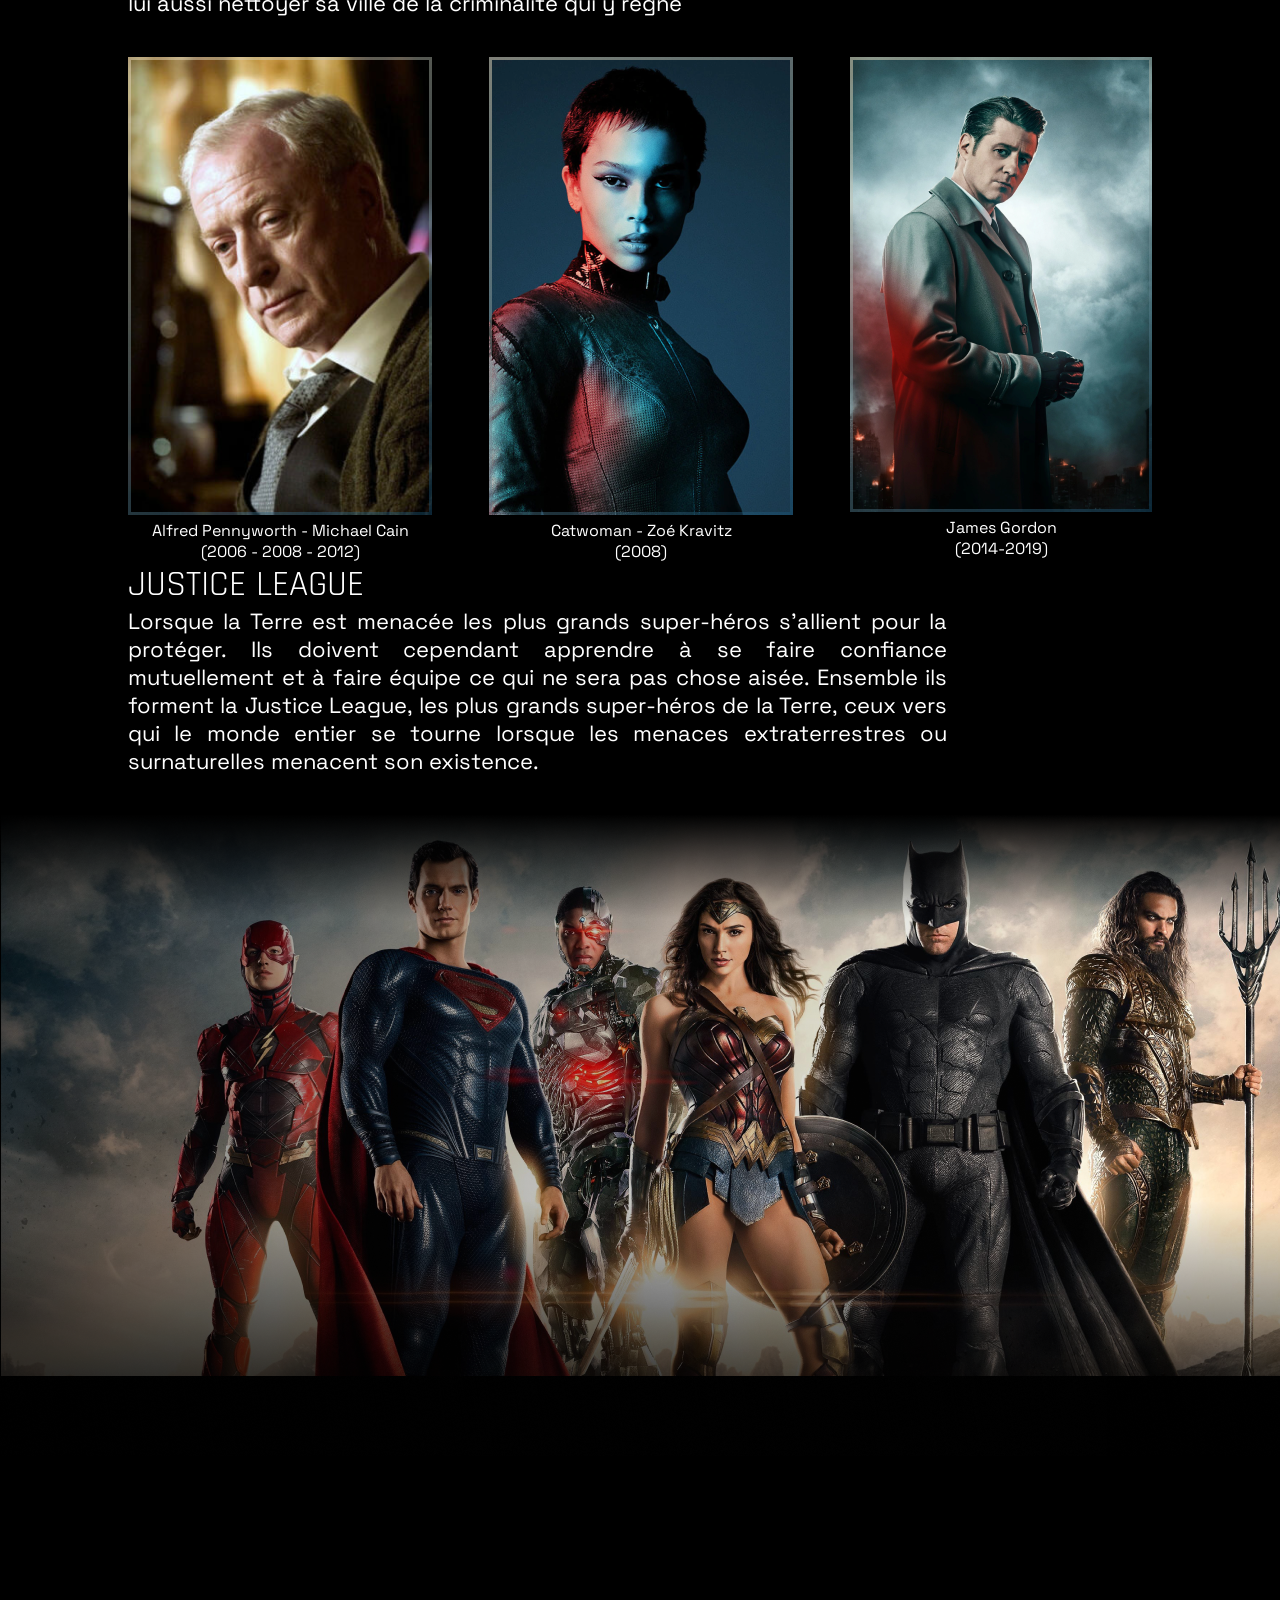
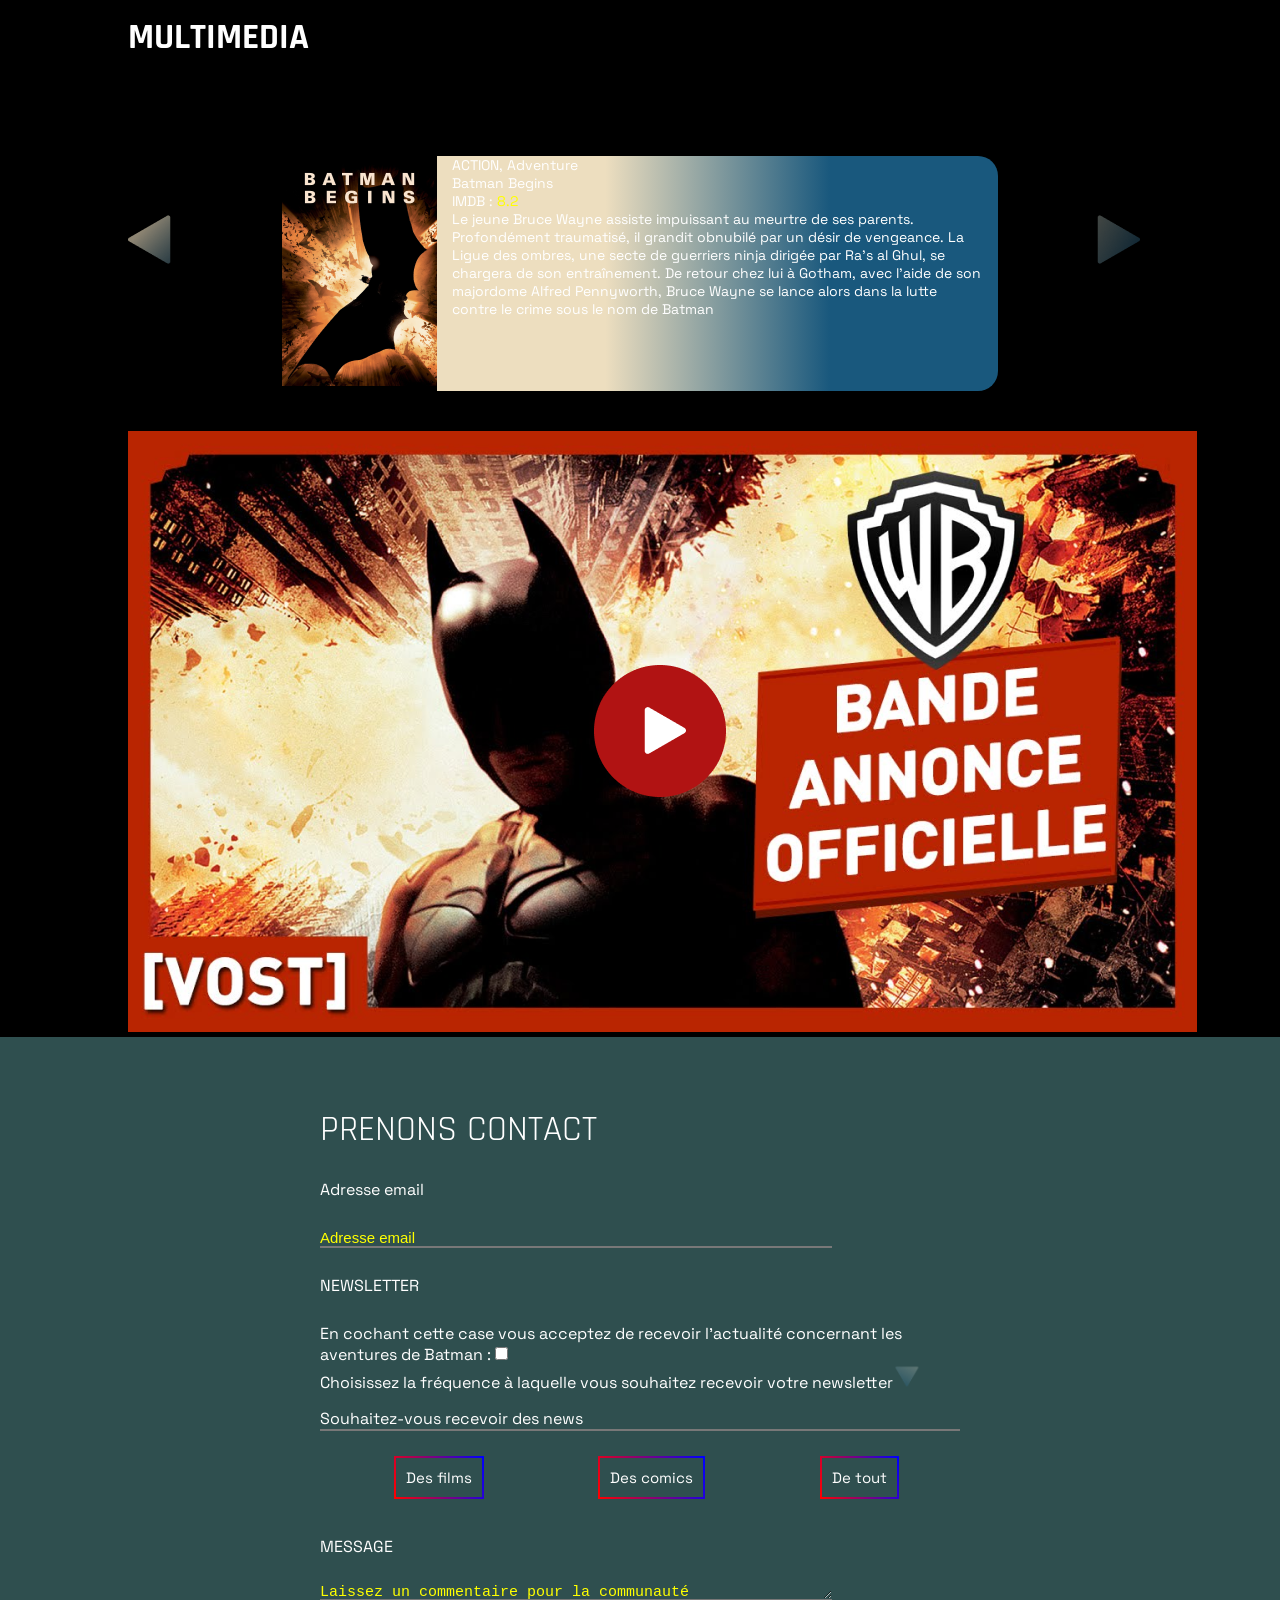
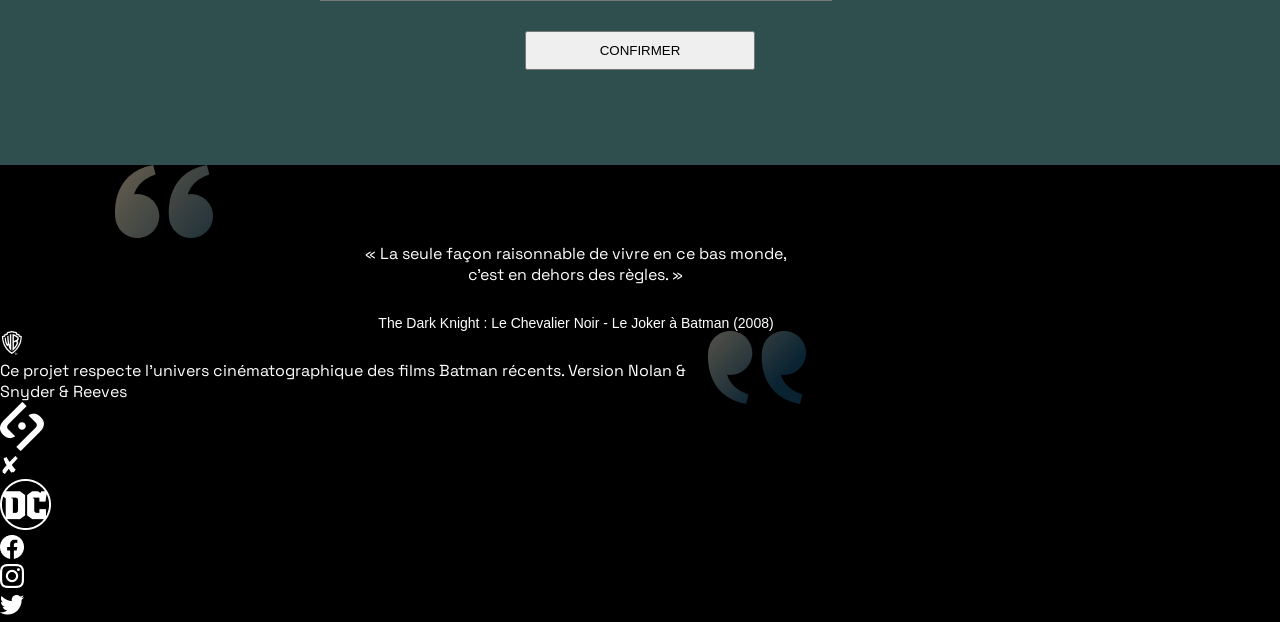
==== commit 65410d93: "Update index.html" ====
--- a/BATMAN PROJECT/index.html
+++ b/BATMAN PROJECT/index.html
@@ -134,7 +134,7 @@
         </section>
 
         <!--Section ALLIES--> 
-        <section>
+        <section id="alliés">
             <div class="container">
                 <img src="assets/Illustrations/Bathome12.png" alt="logo Bathome12">
                 <h1 class="title">ALLIES</h1>
@@ -195,23 +195,25 @@
 
         <!--Section Multimedia-->
         <section id="multimedia">
-            <div>
-                <h1 class="title">MULTIMEDIA</h1>
-            
-                <div>
+            <div class="container">
+                <h1 class="title">MULTIMEDIA</h1>            
+                
                     <button class="left">
                         <img src="assets/Logos/icon_flèche_1.png" alt="flèche gauche">
                     </button>
-                    <div>     
-                        <div>
-                            <div>
+
+                    <button class="right">
+                        <img src="assets/Logos/icon_flèche_2.png" alt="flèche droite"> 
+                    </button> 
+                    <div class="slider-multimedia">     
+                            <div class="slider-image">
                                 <img src="assets/Illustrations/Bathome_ba1.png" alt="BATMAN BEGINS">
                             </div>
 
-                            <div>
+                            <div class="slider-content">
                                 <p>ACTION, Adventure</p>
                                 <p>Batman Begins</p>
-                                <p>IMDB : <span>8.2</span> </p>
+                                <p>IMDB : <span class="yellow">8.2</span> </p>
                                 <p>Le jeune Bruce Wayne assiste impuissant au meurtre de ses parents. Profondément
                                     traumatisé, il grandit obnubilé par un désir de vengeance. La Ligue des ombres, une secte de
                                     guerriers ninja dirigée par Ra's al Ghul, se chargera de son entraînement. De retour chez lui à
@@ -219,70 +221,86 @@
                                     la lutte contre le crime sous le nom de Batman
                                 </p>
                             </div>
-                        </div>
-                    </div>
-
-                    <button class="right">
-                        <img src="assets/Logos/icon_flèche_2.png" alt="flèche droite"> 
-                    </button> 
-               
-                </div>    
-                
+                    </div>
+
+            <div class="bande-annonce">
                 <img src="assets/Illustrations/Bathome_ba2.png" alt="bande annonce">
-                
-            </div>
-
-        </section>
+            </div>        
+            </div>
+            
+            
+        </section>
+        
         <!--Formulaire-->
-        <div>
-            <h1>PRENONS CONTACT</h1>
-            <form action="">
-                <label for="email">Adresse email</label>
-                <input type="email" name="email" placeholder="Adresse email">
-                <label for="newsletter">NEWSLETTER</label>
-                <label for="">En cochant cette case vous acceptez de recevoir l’actualité concernant les aventures de
-                    Batman :</label>
-                <input type="checkbox">
-                <br>
+        <section id="contact">
+            <div class="form">
+                <h1>PRENONS CONTACT</h1>
+                <form action="form">
+                    <label class="titre" for="email">Adresse email</label>
+                    <input type="email" name="email" placeholder="Adresse email">
+                    <label class="titre" for="newsletter">NEWSLETTER</label>
+                    <label class="" for="">En cochant cette case vous acceptez de recevoir l’actualité concernant les aventures de
+                        Batman :</label>
+                    <input type="checkbox">
+                    
+                    <div>
+                        <span>Choisissez la fréquence à laquelle vous souhaitez recevoir votre newsletter</span>
+                        <span class="icon"><img src="assets/Logos/icon_flèche_2.png" alt="flèche vers le bas"></span>
+                    </div>
+
                 <div>
-                    <span>Choisissez la fréquence à laquelle vous souhaitez recevoir votre newsletter</span>
-                    <span><img src="assets/Logos/icon_flèche_2.png" alt="flèche vers le bas"></span>
-                </div>
-
-                <div>
-                    <p>
+                    <p class="news">
                         Souhaitez-vous recevoir des news
                     </p>
                 </div>
-
-                <a href="">Des films</a>
-                <a href="">Des Comics</a>
-                <a href="">De tout</a>
-                <p>MESSAGE</p>
+            
+            <div class="btn-group"> 
+                <input type="radio" id="film">
+                <label for="film">Des films</label>
+                <input type="radio" id="comics">
+                <label for="comics">Des comics</label>
+                <input type="radio" id="tout">
+                <label for="tout">De tout</label>
+            </div>    
+                
+                <p class="titre">MESSAGE</p>
                 <textarea name="message" id="" cols="40" rows="1" placeholder="Laissez un commentaire pour la communauté"></textarea>
+                <br>
                 <input type="submit" value="CONFIRMER">
-            </form>
-        </div>
+                </form>            
+            </div>
+        </section>    
         <!--Section citation-->
-        <section>
-            <div>
-                <div>
+        <section id="citations">
+            <div class="container">
+                <div class="guillemet-open">
                     <img src="assets/Logos/icon_guillemets_1.png" alt="guillemet">
                 </div>
 
-                <div>
-                    <div>
+                <div class="citation-carte">
+                    <div class="citation-text">
                        <p>
                         « La seule façon raisonnable de vivre en ce bas monde, c'est en dehors des règles. »
                        </p> 
                     </div>
 
-                    <div>
+                    <div class="citation-auteur">
                         The Dark Knight : Le Chevalier Noir - Le Joker à Batman (2008)
                     </div>
-                </div>
-
-                <div>
+
+                    <div class="rond">
+                        <div class="dot"></div>
+                        <div class="dot"></div>
+                        <div class="dot"></div>
+                        <div class="dot"></div>
+                        <div class="dot" style="background-color: rgb(103, 103, 207);"></div>
+                        <div class="dot"></div>
+                        <div class="dot"></div>
+                        <div class="dot"></div>
+                        <div class="dot"></div>
+                </div>
+
+                <div class="guillemet-close">
                     <img src="assets/Logos/icon_guillemets_2.png" alt="guillemet">
                 </div>
             </div>
@@ -290,23 +308,33 @@
     </main>
 
     <footer>
-        <div>
+        <div class="copyright">
             <img src="assets/Logos/icon_WB.png" alt="">
-            <p>
-                Ce projet respecte l’univers cinématographique des films Batman récents. Version Nolan &
-        Snyder & Reeves 
+            <p class="copyright">
+                Ce projet respecte l’univers cinématographique des films Batman récents. Version Nolan & Snyder & Reeves
             </p>
         </div>
-
-        <div>
-            <a href="#"><img src="assets/Logos/logo_sayna_white.png" alt=""></a>
-            <a href="#"><img src="assets/Logos/icon_x.png" alt=""></a>
-            <a href="#"><img src="assets/Logos/icon_DC.png" alt=""></a>
-            <a href="#"><img src="assets/Logos/icon_facebook.png" alt=""></a>
-            <a href="#"><img src="assets/Logos/icon_ig.png" alt=""></a>
-            <a href="#"><img src="assets/Logos/icon_tw.png" alt=""></a>
+        <div class="credit">
+            <div>
+                <img src="assets/Logos/logo_sayna_white.png" alt="">
+            </div>
+            <div class="medias">
+                <img src="assets/Logos/icon_x.png" alt="">
+            </div>
+            <div>
+                <img src="assets/Logos/icon_DC.png" alt="">
+            </div>
+            <div class="medias">
+                <img src="assets/Logos/icon_facebook.png" alt="">
+            </div>
+            <div class="medias">
+                <img src="assets/Logos/icon_ig.png" alt="">
+            </div>
+            <div class="medias">
+                <img src="assets/Logos/icon_tw.png" alt="">
+            </div>
         </div>
+    </footer>
         
-    </footer>
 </body>
 </html>
--- a/BATMAN PROJECT/styles/style.css
+++ b/BATMAN PROJECT/styles/style.css
@@ -4,8 +4,6 @@
     font-family: 'Space Grotesk', sans-serif;
 }
 
-font-family: 'Rajdhani', sans-serif;
-font-family: 'Space Grotesk', sans-serif;
 
 *{
     margin: 0;
@@ -158,4 +156,144 @@
     background-image: url(../assets/Illustrations/Bathome11.png);
     height: 800px;
     background-repeat: no-repeat;
-}+}
+
+/*Design de la partie multimedia*/
+#multimedia .slider-multimedia{
+    display: flex;
+    width: 70%;
+    margin: 40px auto;
+}
+
+#multimedia .slider-image{
+    width: 100%;
+}
+
+#multimedia .slider-content{
+    padding:  0 15px;
+    background: linear-gradient(to right, #eddebf 30%, #19587D 70%);
+    border-top-right-radius:  20px;
+    border-bottom-right-radius: 20px;
+}
+
+#multimedia p{
+    font-size: 14px;
+}
+
+#multimedia button.right{
+    right: -90%;
+}
+
+#multimedia button{
+    position: relative;
+    top:155px;
+    background: none;
+    border: none;
+}
+
+#multimedia .yellow{
+    color:#FFFF00
+}
+
+/*design de la partie Contact--Formulaire*/
+#contact{
+    background-color: darkslategrey;
+    padding: 70px 0;
+}
+
+#contact .form{
+    width: 50%;
+    margin: 0 auto;
+}
+
+#contact h{
+    text-align: center;
+    font-size: 32px;
+    margin-bottom: 32px;
+} 
+
+#contact .titre{
+    display: block;
+    margin: 27px 0;
+}
+
+#contact input[type='email'], textarea{
+    border-top:none;
+    border-left: none;
+    border-right: none;
+    width: 80%;
+    border-bottom: 2px solid rgb(120, 120, 120); 
+    background-color: transparent;
+ }
+
+ #contact .icon img {
+    transform: rotate(90deg);
+    width: 20px;
+ }
+
+ #contact .news{
+    margin-top: 15px;
+    margin: 15px 0;
+    border-bottom: 2px solid rgb(120, 120, 120);
+ }
+
+::-webkit-input-placeholder{
+    color: #FFFF00;
+    font-size: 15px;
+}
+
+.btn-group{
+    padding: 10px;
+    display: flex;
+    justify-content: space-around;
+    margin: auto 0;
+}
+
+#contact input[type='radio']{
+    opacity: 0;
+}
+
+#contact .btn-group label{
+    width: auto;
+    margin: 0 auto;
+    cursor: pointer;
+    padding: 10px;
+    border: 2px solid;
+    border-image: linear-gradient(
+        69deg,red,blue
+    )1;
+
+    font-size: 15px ;
+}
+
+#contact input[type='submit']{
+    display: block;
+    width: 230px;
+    margin: 25px auto;
+    padding: 10px 0;
+    cursor: pointer;   
+}
+
+#citations{
+    width: 90%;
+}
+
+#citations .citation-carte{
+    text-align: center;
+    width: 50%;
+    margin: 0 auto;
+}
+
+#citations .citation-auteur{
+    padding-top: 30px;
+    font-size: 14px;
+    font-family: 'radjhani', sans-serif;
+}
+
+#citations .guillemet-close{
+    float:right
+}
+
+
+
+
